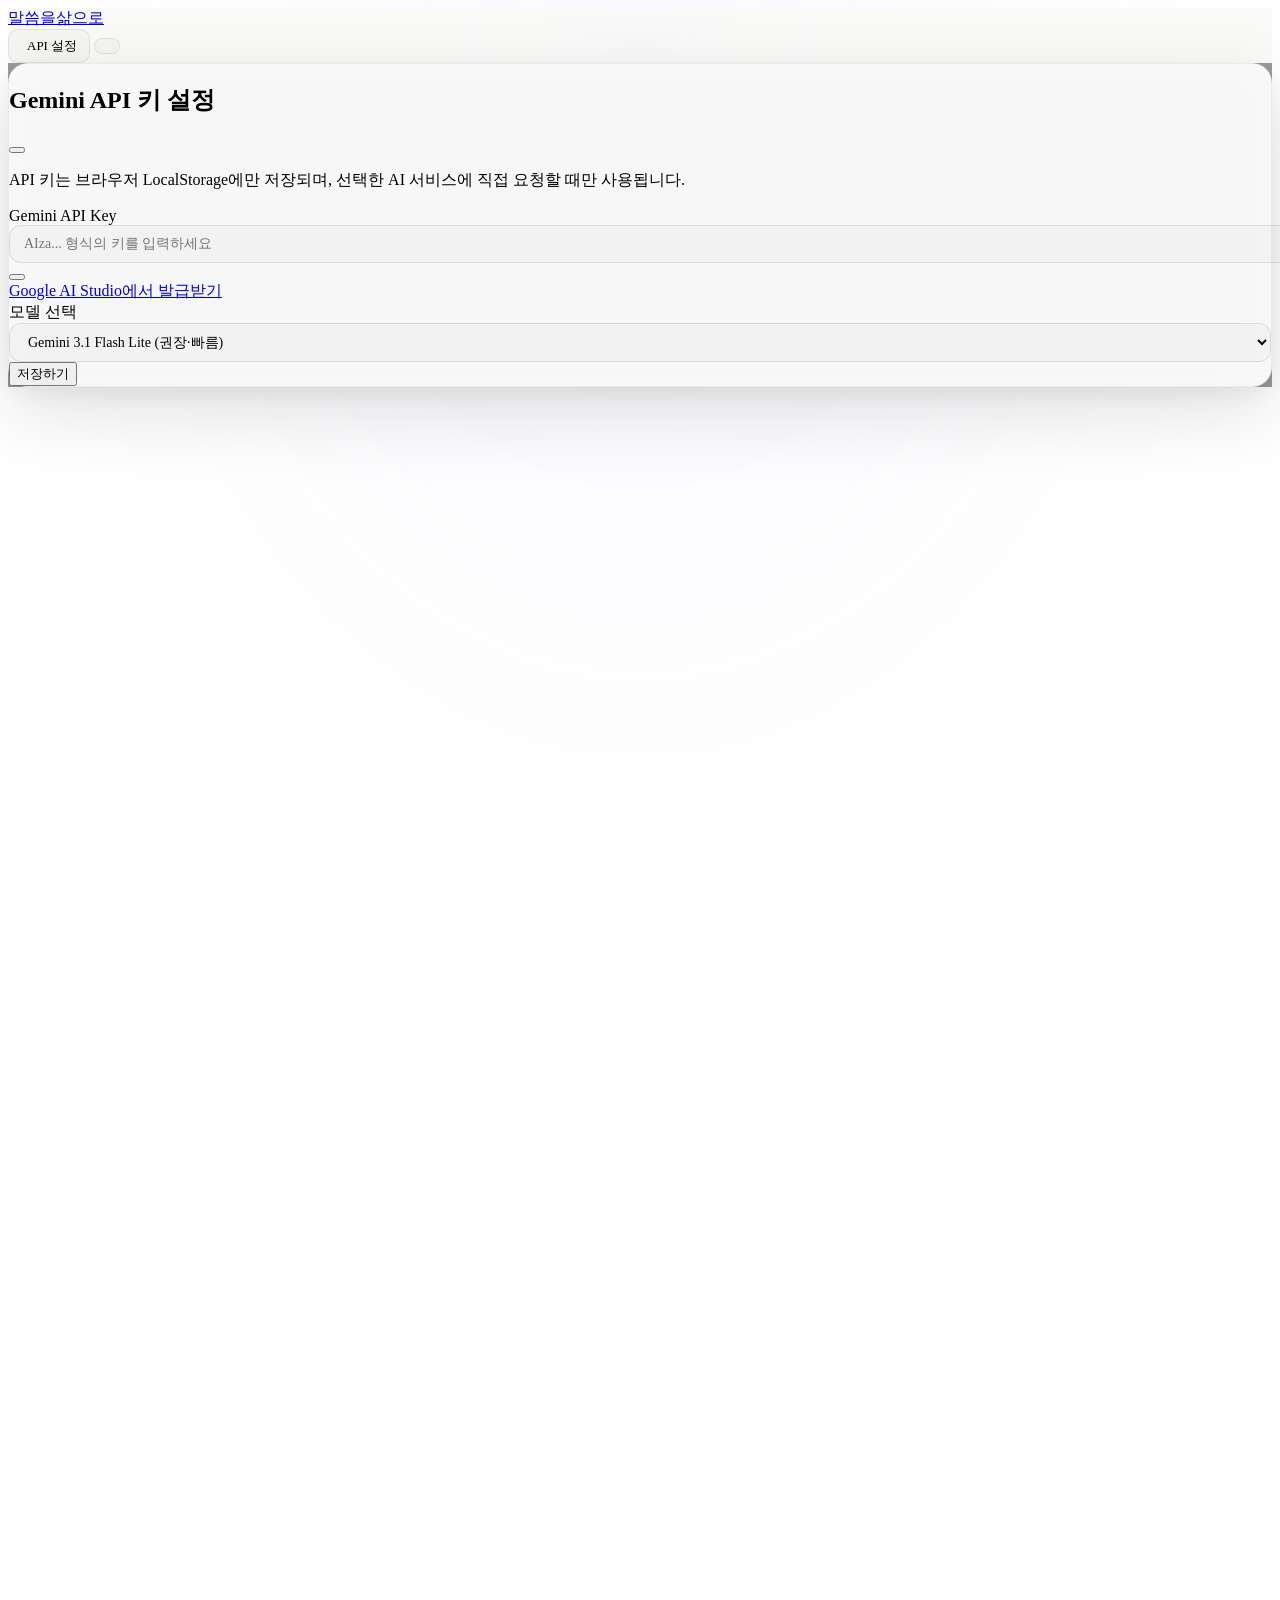
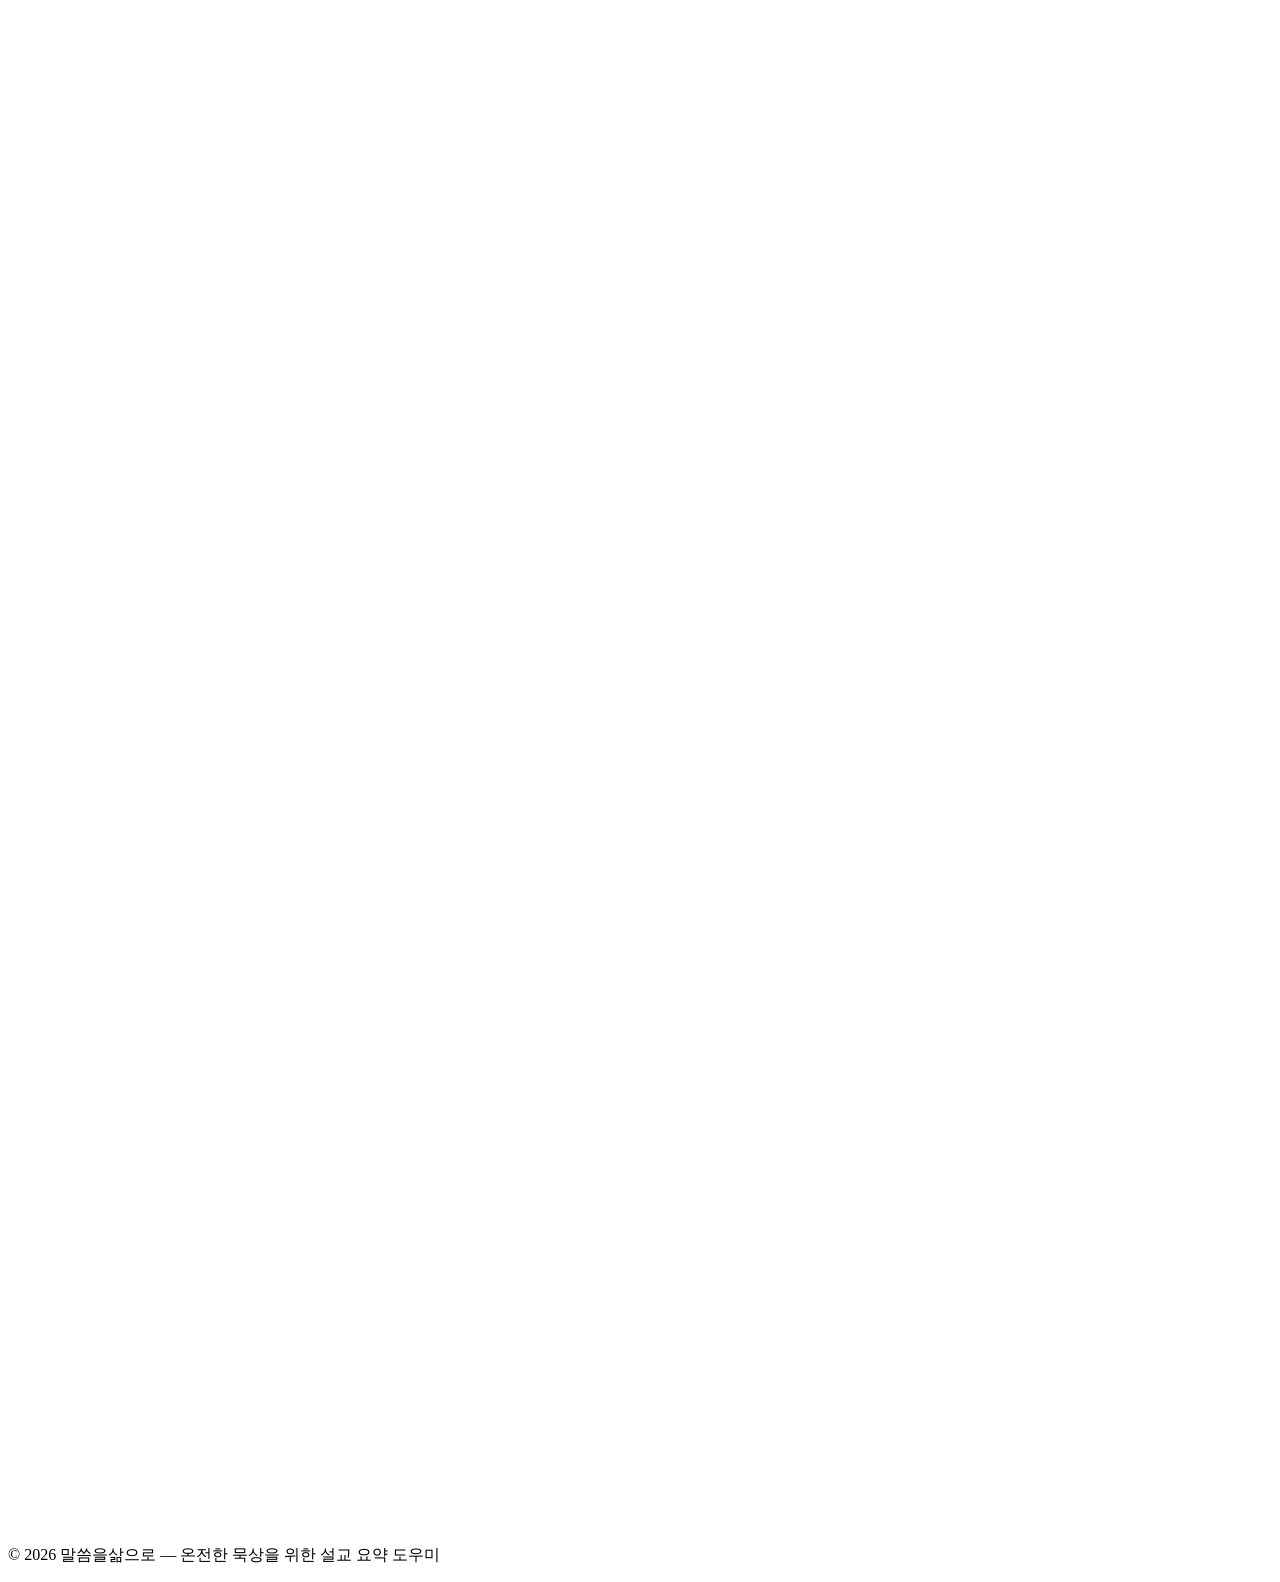
==== index.html @ fd0fa8ce "내보내기 기능 개선 — HTML 내보내기 추가, 이미지/PDF 정렬 수정, 모바일 다운로드 호환성 개선 주요 변경: - HTML 내보내기 버튼 추가 (독립 실행 가능한 standa" ====
<!DOCTYPE html>
<html lang="ko" class="scroll-smooth">
<head>
  <meta charset="UTF-8">
  <meta name="viewport" content="width=device-width, initial-scale=1.0">
  <title>말씀을삶으로 — 설교 요약 도우미</title>
  <meta name="description" content="설교 URL을 입력하면 핵심 요약으로 말씀의 이해와 묵상을 돕습니다.">

  <!-- Tailwind CSS -->
  <script src="https://cdn.tailwindcss.com"></script>
  <script>
    tailwind.config = {
      darkMode: 'class',
      theme: {
        extend: {
          fontFamily: {
            sans: ['Pretendard', '-apple-system', 'BlinkMacSystemFont', 'sans-serif'],
            serif: ['Noto Serif KR', 'Georgia', 'serif'],
          },
          colors: {
            brand: {
              50: '#eef2ff',
              100: '#e0e7ff',
              200: '#c7d2fe',
              300: '#a5b4fc',
              400: '#818cf8',
              500: '#6366f1',
              600: '#4f46e5',
              700: '#4338ca',
              800: '#3730a3',
              900: '#312e81',
              950: '#1e1b4b',
            },
            warm: {
              50: '#fffbeb',
              100: '#fef3c7',
              200: '#fde68a',
              300: '#fcd34d',
              400: '#fbbf24',
              500: '#d4a574',
              600: '#b8860b',
              700: '#92400e',
            },
            surface: {
              light: '#FAFAF8',
              dark: '#0f0f14',
              card: '#FFFFFF',
              'card-dark': '#1a1a24',
            }
          },
          animation: {
            'pulse-soft': 'pulseSoft 2s ease-in-out infinite',
            'slide-up': 'slideUp 0.5s ease-out',
            'fade-in': 'fadeIn 0.4s ease-out',
          },
          keyframes: {
            pulseSoft: {
              '0%, 100%': { opacity: 1 },
              '50%': { opacity: 0.6 },
            },
            slideUp: {
              '0%': { transform: 'translateY(20px)', opacity: 0 },
              '100%': { transform: 'translateY(0)', opacity: 1 },
            },
            fadeIn: {
              '0%': { opacity: 0 },
              '100%': { opacity: 1 },
            },
          },
        }
      }
    }
  </script>

  <!-- Fonts -->
  <link rel="preconnect" href="https://fonts.googleapis.com">
  <link rel="preconnect" href="https://fonts.gstatic.com" crossorigin>
  <link href="https://fonts.googleapis.com/css2?family=Noto+Serif+KR:wght@400;600;700;900&display=swap" rel="stylesheet">
  <link href="https://cdn.jsdelivr.net/gh/orioncactus/pretendard@v1.3.9/dist/web/variable/pretendardvariable-dynamic-subset.min.css" rel="stylesheet">

  <!-- Lucide Icons -->
  <script src="https://cdn.jsdelivr.net/npm/lucide@0.344.0/dist/umd/lucide.min.js"></script>

  <!-- Export Libraries -->
  <script src="https://cdn.jsdelivr.net/npm/html2canvas@1.4.1/dist/html2canvas.min.js"></script>
  <script src="https://cdn.jsdelivr.net/npm/html2pdf.js@0.10.1/dist/html2pdf.bundle.min.js"></script>

  <!-- App CSS -->
  <link rel="stylesheet" href="css/style.css">
</head>
<body class="bg-[#FAFAF8] dark:bg-[#0f0f14] text-gray-900 dark:text-gray-100 min-h-screen">

  <!-- ════════════════════════════════════════════ -->
  <!-- NAVIGATION BAR                               -->
  <!-- ════════════════════════════════════════════ -->
  <nav class="sticky top-0 z-50 glass-nav border-b border-white/10 dark:border-white/5">
    <div class="max-w-3xl mx-auto px-4 sm:px-6 h-16 flex items-center justify-between">
      <!-- Brand -->
      <a href="#" class="flex items-center gap-2.5 group">
        <div class="w-9 h-9 rounded-xl bg-gradient-to-br from-brand-500 to-brand-700 flex items-center justify-center shadow-lg shadow-brand-500/25 group-hover:shadow-brand-500/40 transition-shadow">
          <i data-lucide="book-open" class="w-4.5 h-4.5 text-white" style="width:18px;height:18px;"></i>
        </div>
        <span class="text-sm font-bold tracking-tight">말씀을삶으로</span>
      </a>

      <!-- Actions -->
      <div class="flex items-center gap-2">
        <button id="btnApiSettings"
                class="nav-btn group"
                title="API 키 설정">
          <i data-lucide="settings" class="w-4 h-4 group-hover:rotate-90 transition-transform duration-300"></i>
          <span class="hidden sm:inline text-xs font-semibold">API 설정</span>
        </button>
        <button id="btnThemeToggle"
                class="nav-btn"
                title="테마 전환">
          <i data-lucide="moon" id="themeIcon" class="w-4 h-4"></i>
        </button>
      </div>
    </div>
  </nav>

  <!-- ════════════════════════════════════════════ -->
  <!-- API KEY SETTINGS MODAL                       -->
  <!-- ════════════════════════════════════════════ -->
  <div id="apiModal" class="fixed inset-0 z-[200] hidden items-center justify-center p-4"
       style="background:rgba(0,0,0,0.4);backdrop-filter:blur(8px);-webkit-backdrop-filter:blur(8px);">
    <div class="modal-panel w-full max-w-md animate-slide-up" onclick="event.stopPropagation()">
      <!-- Header -->
      <div class="flex items-center justify-between p-5 border-b border-gray-200/80 dark:border-gray-700/80">
        <div class="flex items-center gap-2.5">
          <div class="w-8 h-8 rounded-lg bg-brand-500/10 dark:bg-brand-400/10 flex items-center justify-center">
            <i data-lucide="key-round" class="w-4 h-4 text-brand-600 dark:text-brand-400"></i>
          </div>
          <h2 class="text-base font-bold">Gemini API 키 설정</h2>
        </div>
        <button id="btnCloseModal" class="w-8 h-8 rounded-lg hover:bg-gray-100 dark:hover:bg-gray-800 flex items-center justify-center transition-colors">
          <i data-lucide="x" class="w-4 h-4"></i>
        </button>
      </div>

      <!-- Body -->
      <div class="p-5 space-y-5">
        <!-- Security Notice -->
        <div class="flex items-start gap-2.5 p-3 rounded-xl bg-emerald-50 dark:bg-emerald-900/20 border border-emerald-200/60 dark:border-emerald-800/40">
          <i data-lucide="shield-check" class="w-4 h-4 text-emerald-600 dark:text-emerald-400 mt-0.5 flex-shrink-0"></i>
          <p class="text-xs text-emerald-700 dark:text-emerald-300 leading-relaxed">
            API 키는 브라우저 LocalStorage에만 저장되며, 선택한 AI 서비스에 직접 요청할 때만 사용됩니다.
          </p>
        </div>

        <!-- API Key Input -->
        <div id="geminiKeyGroup" class="space-y-2">
          <label class="text-xs font-semibold text-gray-500 dark:text-gray-400">Gemini API Key</label>
          <div class="relative">
            <input type="password" id="geminiApiKey"
                   class="input-field pr-10"
                   placeholder="AIza... 형식의 키를 입력하세요" autocomplete="off">
            <button class="toggle-visibility absolute right-2.5 top-1/2 -translate-y-1/2 p-1 rounded-md hover:bg-gray-100 dark:hover:bg-gray-700 transition-colors"
                    data-target="geminiApiKey">
              <i data-lucide="eye" class="w-3.5 h-3.5 text-gray-400"></i>
            </button>
          </div>
          <a href="https://aistudio.google.com/app/apikey" target="_blank"
             class="inline-flex items-center gap-1 text-[11px] text-brand-600 dark:text-brand-400 hover:underline">
            <i data-lucide="external-link" class="w-3 h-3"></i> Google AI Studio에서 발급받기
          </a>
        </div>

        <!-- Model Selection -->
        <div class="space-y-2">
          <label class="text-xs font-semibold text-gray-500 dark:text-gray-400">모델 선택</label>
          <select id="modelSelect" class="input-field appearance-none cursor-pointer">
            <option value="gemini-3.1-flash-lite-preview">Gemini 3.1 Flash Lite (권장·빠름)</option>
            <option value="gemini-3-flash-preview">Gemini 3 Flash (고품질)</option>
          </select>
        </div>
      </div>

      <!-- Footer -->
      <div class="p-5 pt-0">
        <button id="btnSaveApi"
                class="w-full py-2.5 rounded-xl bg-gradient-to-r from-brand-600 to-brand-500 hover:from-brand-700 hover:to-brand-600 text-white text-sm font-bold shadow-lg shadow-brand-500/25 hover:shadow-brand-500/40 transition-all duration-300 flex items-center justify-center gap-2">
          <i data-lucide="check" class="w-4 h-4"></i>
          저장하기
        </button>
      </div>
    </div>
  </div>

  <!-- ════════════════════════════════════════════ -->
  <!-- MAIN CONTENT                                 -->
  <!-- ════════════════════════════════════════════ -->
  <main class="max-w-3xl mx-auto px-4 sm:px-6 pt-8 sm:pt-12 pb-16 sm:pb-24">

    <!-- HERO / INPUT SECTION -->
    <section class="text-center mb-8 sm:mb-10" data-reveal>
      <div class="inline-flex items-center gap-1.5 px-3 py-1 rounded-full bg-brand-50 dark:bg-brand-900/30 border border-brand-200/60 dark:border-brand-700/40 text-brand-700 dark:text-brand-300 text-xs font-semibold mb-5">
        🌿 말씀을 삶으로 이어주는 시간
      </div>
      <h1 class="text-3xl sm:text-4xl font-extrabold tracking-tight leading-tight mb-4">
        듣고 끝나는 설교에서,<br>
        <span class="bg-gradient-to-r from-brand-600 to-brand-400 dark:from-brand-400 dark:to-brand-300 bg-clip-text text-transparent">내 삶에 남는 말씀으로</span>
      </h1>
      <p class="text-sm sm:text-base text-gray-500 dark:text-gray-400 max-w-md mx-auto leading-relaxed mb-8">
        설교 URL을 입력해 주세요.<br class="hidden sm:inline">
        핵심 요약으로 말씀의 이해와 묵상을 돕겠습니다.
      </p>

      <!-- Input Card -->
      <div class="glass-card p-4 sm:p-5 mx-auto max-w-2xl" data-reveal>
        <div class="flex flex-col sm:flex-row gap-3">
          <div class="flex-1 relative group">
            <div class="absolute left-3.5 top-1/2 -translate-y-1/2 flex items-center justify-center">
              <svg class="w-5 h-5 text-red-500" viewBox="0 0 24 24" fill="currentColor">
                <path d="M23.498 6.186a3.016 3.016 0 0 0-2.122-2.136C19.505 3.545 12 3.545 12 3.545s-7.505 0-9.377.505A3.017 3.017 0 0 0 .502 6.186C0 8.07 0 12 0 12s0 3.93.502 5.814a3.016 3.016 0 0 0 2.122 2.136c1.871.505 9.376.505 9.376.505s7.505 0 9.377-.505a3.015 3.015 0 0 0 2.122-2.136C24 15.93 24 12 24 12s0-3.93-.502-5.814zM9.545 15.568V8.432L15.818 12l-6.273 3.568z"/>
              </svg>
            </div>
            <input type="text" id="youtubeUrl"
                   class="w-full pl-11 pr-9 py-3 sm:py-3.5 rounded-xl border border-gray-200 dark:border-gray-700 bg-white/80 dark:bg-gray-800/80 text-sm placeholder-gray-400 dark:placeholder-gray-500 focus:outline-none focus:ring-2 focus:ring-brand-500/40 focus:border-brand-500 transition-all duration-300"
                   placeholder="YouTube 설교 영상 URL을 붙여넣으세요"
                   autocomplete="off">
            <button id="btnClearUrl" class="absolute right-2.5 top-1/2 -translate-y-1/2 p-1 rounded-md hover:bg-gray-100 dark:hover:bg-gray-700 transition-colors hidden"
                    title="지우기">
              <i data-lucide="x-circle" class="w-4 h-4 text-gray-400"></i>
            </button>
          </div>
          <button id="btnAnalyze"
                  class="btn-primary px-6 py-3 sm:py-3.5 rounded-xl text-sm font-bold flex items-center justify-center gap-2 whitespace-nowrap">
            <i data-lucide="scan-search" class="w-4 h-4"></i>
            <span>분석 시작</span>
          </button>
        </div>

        <!-- API Status -->
        <div class="flex items-center gap-2 mt-3 px-1" id="apiStatus">
          <span class="status-dot status-inactive"></span>
          <span class="status-text text-xs text-gray-400 dark:text-gray-500">
            API 키가 설정되지 않았습니다. 상단의 <strong class="text-gray-500 dark:text-gray-400">API 설정</strong>을 먼저 완료해주세요.
          </span>
        </div>
      </div>
    </section>

    <!-- VIDEO PREVIEW (hidden) -->
    <section id="videoPreview" class="mb-6 hidden" data-reveal>
      <div class="glass-card p-3 flex flex-col sm:flex-row gap-4 items-center">
        <div class="relative w-full sm:w-48 flex-shrink-0 aspect-video rounded-lg overflow-hidden bg-gray-100 dark:bg-gray-800">
          <img id="videoThumbnail" src="" alt="Video thumbnail" class="w-full h-full object-cover">
          <div class="absolute inset-0 flex items-center justify-center bg-black/20 opacity-0 hover:opacity-100 transition-opacity cursor-pointer" id="thumbnailOverlay">
            <div class="w-10 h-10 rounded-full bg-white/90 flex items-center justify-center shadow-lg">
              <i data-lucide="play" class="w-5 h-5 text-gray-900 ml-0.5"></i>
            </div>
          </div>
        </div>
        <div class="flex-1 min-w-0">
          <h3 id="videoTitle" class="text-sm font-bold leading-snug line-clamp-2 mb-1"></h3>
          <p id="videoChannel" class="text-xs text-gray-400 dark:text-gray-500"></p>
        </div>
      </div>
    </section>

    <!-- PROGRESS SECTION (hidden) -->
    <section id="progressSection" class="mb-6 hidden">
      <div class="glass-card p-5 sm:p-6" data-reveal>
        <div class="flex items-center gap-2 mb-5">
          <div class="w-6 h-6 rounded-md bg-brand-500/10 flex items-center justify-center">
            <i data-lucide="loader-2" class="w-3.5 h-3.5 text-brand-600 dark:text-brand-400 animate-spin"></i>
          </div>
          <h3 class="text-sm font-bold text-brand-600 dark:text-brand-400">분석 진행 중</h3>
        </div>

        <div class="space-y-3 mb-5">
          <!-- Step 1 -->
          <div class="progress-step" id="step1">
            <div class="step-icon-wrap">
              <i data-lucide="video" class="w-4 h-4"></i>
            </div>
            <div class="flex-1 min-w-0">
              <p class="step-title">영상 정보 추출</p>
              <p class="step-status">대기 중</p>
            </div>
          </div>
          <!-- Step 2 -->
          <div class="progress-step" id="step2">
            <div class="step-icon-wrap">
              <i data-lucide="file-audio" class="w-4 h-4"></i>
            </div>
            <div class="flex-1 min-w-0">
              <p class="step-title">영상 데이터 준비</p>
              <p class="step-status">대기 중</p>
            </div>
          </div>
          <!-- Step 3 -->
          <div class="progress-step" id="step3">
            <div class="step-icon-wrap">
              <i data-lucide="brain" class="w-4 h-4"></i>
            </div>
            <div class="flex-1 min-w-0">
              <p class="step-title">Gemini 영상 분석</p>
              <p class="step-status">대기 중</p>
            </div>
          </div>
        </div>

        <!-- Progress Bar -->
        <div class="h-1.5 rounded-full bg-gray-200/60 dark:bg-gray-700/60 overflow-hidden">
          <div id="progressBar" class="h-full rounded-full bg-gradient-to-r from-brand-600 to-violet-500 transition-all duration-700 ease-out" style="width:0%"></div>
        </div>
      </div>
    </section>

    <!-- ERROR SECTION (hidden) -->
    <section id="errorSection" class="mb-6 hidden">
      <div class="glass-card p-8 text-center" data-reveal>
        <div class="w-14 h-14 rounded-2xl bg-red-50 dark:bg-red-900/20 flex items-center justify-center mx-auto mb-4">
          <i data-lucide="alert-triangle" class="w-7 h-7 text-red-500"></i>
        </div>
        <h3 class="text-base font-bold mb-2">오류가 발생했습니다</h3>
        <p id="errorMessage" class="text-sm text-gray-500 dark:text-gray-400 mb-5 max-w-sm mx-auto leading-relaxed"></p>
        <button id="btnRetry" class="inline-flex items-center gap-2 px-5 py-2.5 rounded-xl border border-gray-200 dark:border-gray-700 text-sm font-semibold hover:border-brand-500 hover:text-brand-600 dark:hover:text-brand-400 transition-all">
          <i data-lucide="refresh-cw" class="w-4 h-4"></i> 다시 시도
        </button>
      </div>
    </section>

    <!-- ════════════════════════════════════════ -->
    <!-- RESULT SECTION (hidden)                  -->
    <!-- ════════════════════════════════════════ -->
    <section id="resultSection" class="hidden">

      <!-- Export Toolbar -->
      <div class="flex flex-wrap items-center justify-between gap-3 mb-5 p-3 rounded-2xl glass-card" data-reveal>
        <div class="flex items-center gap-2 text-xs font-semibold text-gray-500 dark:text-gray-400">
          <i data-lucide="download" class="w-4 h-4"></i>
          내보내기
        </div>
        <div class="flex flex-wrap gap-2">
          <button id="btnExportMd" class="export-btn" title="Markdown">
            <i data-lucide="file-text" class="w-3.5 h-3.5"></i> MD
          </button>
          <button id="btnExportPdf" class="export-btn" title="PDF">
            <i data-lucide="file-down" class="w-3.5 h-3.5"></i> PDF
          </button>
          <button id="btnExportImage" class="export-btn" title="이미지">
            <i data-lucide="image" class="w-3.5 h-3.5"></i> 이미지
          </button>
          <button id="btnExportHtml" class="export-btn" title="HTML 내보내기">
            <i data-lucide="code" class="w-3.5 h-3.5"></i> HTML
          </button>
        </div>
      </div>

      <!-- Capturable Result Area -->
      <div id="resultContent" class="space-y-5">

        <!-- Sermon Info Card -->
        <div class="sermon-info-card" id="sermonInfoCard" data-reveal>
          <div class="flex flex-wrap items-center gap-2 mb-3">
            <span id="sermonType" class="inline-flex items-center gap-1 px-2.5 py-0.5 rounded-full bg-brand-500 text-white text-[11px] font-bold shadow-sm">주일예배</span>
          </div>
          <h2 class="font-serif text-[22px] sm:text-[26px] font-black leading-tight mb-4" id="sermonTitle">설교 제목</h2>
          <div class="flex flex-wrap gap-x-5 gap-y-2 mb-4">
            <div class="meta-item">
              <i data-lucide="calendar-days" class="w-3.5 h-3.5"></i>
              <span id="sermonDate">날짜</span>
            </div>
            <div class="meta-item">
              <i data-lucide="user" class="w-3.5 h-3.5"></i>
              <span id="sermonPreacher">설교자</span>
            </div>
            <div class="meta-item">
              <i data-lucide="book-open" class="w-3.5 h-3.5"></i>
              <span id="sermonScripture">성경 본문</span>
            </div>
          </div>
          <div id="sermonTags" class="flex flex-wrap gap-1.5"></div>
        </div>

        <!-- 1) Summary -->
        <div class="result-block" data-reveal>
          <div class="block-header block-header-summary">
            <div class="block-icon">
              <i data-lucide="bookmark" class="w-4 h-4"></i>
            </div>
            <h3 class="text-[15px] font-bold">설교 전체 요약</h3>
          </div>
          <div class="block-body">
            <div id="summaryText" class="summary-text"></div>
          </div>
        </div>

        <!-- 2) Content Sections -->
        <div class="result-block" data-reveal>
          <div class="block-header block-header-content">
            <div class="block-icon">
              <i data-lucide="list-ordered" class="w-4 h-4"></i>
            </div>
            <h3 class="text-[15px] font-bold">내용 정리</h3>
          </div>
          <div class="block-body" id="contentSections">
            <!-- Dynamically generated -->
          </div>
        </div>

        <!-- 3) Conclusion & Meditation -->
        <div class="result-block" data-reveal>
          <div class="block-header block-header-meditation">
            <div class="block-icon">
              <i data-lucide="heart-handshake" class="w-4 h-4"></i>
            </div>
            <h3 class="text-[15px] font-bold">결론 및 묵상</h3>
          </div>
          <div class="block-body space-y-5">
            <div id="conclusionText" class="conclusion-text"></div>
            <div id="meditationQuestions" class="meditation-questions"></div>
            <blockquote id="closingVerse" class="closing-verse"></blockquote>
          </div>
        </div>

      </div><!-- /#resultContent -->
    </section>

  </main>

  <!-- FOOTER -->
  <footer class="border-t border-gray-200/60 dark:border-gray-800/60 py-6">
    <div class="max-w-3xl mx-auto px-4 text-center">
      <p class="text-xs text-gray-400 dark:text-gray-600">
        © 2026 말씀을삶으로 — 온전한 묵상을 위한 설교 요약 도우미
      </p>
    </div>
  </footer>

  <!-- App Scripts -->
  <script src="js/api-config.js"></script>
  <script src="js/youtube.js"></script>
  <script src="js/llm-provider.js"></script>
  <script src="js/analyzer.js"></script>
  <script src="js/renderer.js"></script>
  <script src="js/app.js"></script>

  <!-- Init Lucide -->
  <script>
    document.addEventListener('DOMContentLoaded', () => {
      lucide.createIcons();
    });
  </script>
</body>
</html>
---- css/style.css ----
/* ═══════════════════════════════════════════════════════
   SERMON ANALYZER — Clean Design System
   Tailwind CSS companion · Warm Neutral + Deep Indigo
   ═══════════════════════════════════════════════════════ */

/* ─── Subtle Background ─── */
body::before {
  content: '';
  position: fixed;
  inset: 0;
  z-index: -1;
  background: radial-gradient(ellipse at 50% 0%, rgba(99,102,241,0.04), transparent 70%);
  pointer-events: none;
}
.dark body::before {
  background: radial-gradient(ellipse at 50% 0%, rgba(99,102,241,0.06), transparent 70%);
}

/* ─── Scroll Reveal ─── */
[data-reveal] {
  opacity: 0;
  transform: translateY(20px);
  transition: opacity 0.6s ease-out, transform 0.6s ease-out;
}
[data-reveal].visible {
  opacity: 1;
  transform: translateY(0);
}

/* ─── Glass Nav (유지) ─── */
.glass-nav {
  background: rgba(250, 250, 248, 0.85);
  backdrop-filter: blur(20px) saturate(1.6);
  -webkit-backdrop-filter: blur(20px) saturate(1.6);
}
.dark .glass-nav {
  background: rgba(15, 15, 20, 0.85);
}

/* ─── Clean Card (glass-morphism 제거) ─── */
.glass-card {
  background: #FFFFFF;
  border: 1px solid rgba(0, 0, 0, 0.06);
  border-radius: 1rem;
  box-shadow: 0 1px 3px rgba(0, 0, 0, 0.04), 0 1px 2px rgba(0, 0, 0, 0.02);
}
.dark .glass-card {
  background: #1a1a24;
  border-color: rgba(255, 255, 255, 0.06);
  box-shadow: 0 1px 3px rgba(0, 0, 0, 0.2);
}

/* ─── Modal Panel (glass 유지) ─── */
.modal-panel {
  background: rgba(255, 255, 255, 0.95);
  backdrop-filter: blur(24px) saturate(1.6);
  -webkit-backdrop-filter: blur(24px) saturate(1.6);
  border: 1px solid rgba(0, 0, 0, 0.06);
  border-radius: 1.25rem;
  box-shadow: 0 24px 80px rgba(0, 0, 0, 0.12), 0 8px 24px rgba(0, 0, 0, 0.06);
}
.dark .modal-panel {
  background: rgba(26, 26, 36, 0.95);
  border-color: rgba(255, 255, 255, 0.06);
  box-shadow: 0 24px 80px rgba(0, 0, 0, 0.5), 0 8px 24px rgba(0, 0, 0, 0.3);
}

/* ─── Nav Buttons ─── */
.nav-btn {
  display: inline-flex;
  align-items: center;
  gap: 6px;
  padding: 7px 12px;
  border: 1px solid rgba(0, 0, 0, 0.08);
  background: rgba(0, 0, 0, 0.02);
  color: inherit;
  border-radius: 10px;
  cursor: pointer;
  font-family: inherit;
  font-size: 13px;
  transition: background 0.2s ease, border-color 0.2s ease, color 0.2s ease;
}
.nav-btn:hover {
  background: rgba(0, 0, 0, 0.05);
  border-color: rgba(99, 102, 241, 0.3);
  color: #4f46e5;
}
.dark .nav-btn {
  border-color: rgba(255, 255, 255, 0.08);
  background: rgba(255, 255, 255, 0.04);
}
.dark .nav-btn:hover {
  background: rgba(255, 255, 255, 0.08);
  border-color: rgba(129, 140, 248, 0.4);
  color: #a5b4fc;
}

/* ─── Input Field ─── */
.input-field {
  width: 100%;
  padding: 10px 14px;
  border: 1px solid rgba(0, 0, 0, 0.1);
  border-radius: 12px;
  font-size: 14px;
  font-family: inherit;
  background: rgba(0, 0, 0, 0.02);
  color: inherit;
  transition: border-color 0.2s ease, box-shadow 0.2s ease;
}
.input-field:focus {
  outline: none;
  border-color: #6366f1;
  box-shadow: 0 0 0 3px rgba(99, 102, 241, 0.12);
  background: transparent;
}
.dark .input-field {
  border-color: rgba(255, 255, 255, 0.1);
  background: rgba(255, 255, 255, 0.04);
}
.dark .input-field:focus {
  border-color: #818cf8;
  box-shadow: 0 0 0 3px rgba(129, 140, 248, 0.15);
}

/* ─── Primary Button ─── */
.btn-primary {
  background: linear-gradient(135deg, #4f46e5 0%, #6366f1 50%, #818cf8 100%);
  color: white;
  border: none;
  cursor: pointer;
  font-family: inherit;
  box-shadow: 0 4px 16px rgba(99, 102, 241, 0.25), inset 0 1px 0 rgba(255, 255, 255, 0.15);
  transition: box-shadow 0.25s ease, transform 0.25s ease;
  position: relative;
  overflow: hidden;
}
.btn-primary::before {
  content: '';
  position: absolute;
  inset: 0;
  background: linear-gradient(135deg, transparent 0%, rgba(255,255,255,0.1) 50%, transparent 100%);
  opacity: 0;
  transition: opacity 0.25s ease;
}
.btn-primary:hover::before { opacity: 1; }
.btn-primary:hover {
  box-shadow: 0 8px 24px rgba(99, 102, 241, 0.35), inset 0 1px 0 rgba(255, 255, 255, 0.15);
  transform: translateY(-1px);
}
.btn-primary:active {
  transform: translateY(0);
  box-shadow: 0 2px 8px rgba(99, 102, 241, 0.25);
}
.btn-primary:disabled {
  opacity: 0.5;
  cursor: not-allowed;
  transform: none;
  box-shadow: 0 4px 16px rgba(99, 102, 241, 0.1);
}

/* ─── Provider Card ─── */
.provider-radio-label { cursor: pointer; }
.provider-card {
  display: flex;
  flex-direction: column;
  align-items: center;
  gap: 4px;
  padding: 16px 8px;
  border: 2px solid rgba(0, 0, 0, 0.08);
  border-radius: 14px;
  transition: border-color 0.2s ease, background 0.2s ease;
  text-align: center;
}
.dark .provider-card { border-color: rgba(255, 255, 255, 0.08); }
.provider-card:hover {
  border-color: rgba(99, 102, 241, 0.3);
  background: rgba(99, 102, 241, 0.03);
}
.provider-card-active,
.peer:checked ~ .provider-card-active {
  border-color: #6366f1 !important;
  background: rgba(99, 102, 241, 0.06) !important;
  box-shadow: 0 0 0 3px rgba(99, 102, 241, 0.1);
}
.dark .provider-card-active,
.dark .peer:checked ~ .provider-card-active {
  border-color: #818cf8 !important;
  background: rgba(129, 140, 248, 0.1) !important;
  box-shadow: 0 0 0 3px rgba(129, 140, 248, 0.1);
}
.peer:checked ~ .provider-card {
  border-color: #6366f1;
  background: rgba(99, 102, 241, 0.06);
  box-shadow: 0 0 0 3px rgba(99, 102, 241, 0.1);
}
.dark .peer:checked ~ .provider-card {
  border-color: #818cf8;
  background: rgba(129, 140, 248, 0.1);
  box-shadow: 0 0 0 3px rgba(129, 140, 248, 0.1);
}

/* ─── Status Dot ─── */
.status-dot {
  width: 7px;
  height: 7px;
  border-radius: 50%;
  flex-shrink: 0;
}
.status-active {
  background: #10B981;
  box-shadow: 0 0 8px rgba(16, 185, 129, 0.5);
  animation: pulseSoft 2s ease-in-out infinite;
}
.status-inactive { background: #9CA3AF; }
@keyframes pulseSoft {
  0%, 100% { box-shadow: 0 0 8px rgba(16, 185, 129, 0.5); }
  50% { box-shadow: 0 0 16px rgba(16, 185, 129, 0.3); }
}

/* ─── Progress Steps ─── */
.progress-step {
  display: flex;
  align-items: center;
  gap: 12px;
  padding: 10px 14px;
  border-radius: 12px;
  background: rgba(0, 0, 0, 0.02);
  border: 1px solid transparent;
  transition: background 0.3s ease, border-color 0.3s ease;
}
.dark .progress-step { background: rgba(255, 255, 255, 0.03); }
.step-icon-wrap {
  width: 36px;
  height: 36px;
  border-radius: 10px;
  display: flex;
  align-items: center;
  justify-content: center;
  background: rgba(0, 0, 0, 0.04);
  color: #9CA3AF;
  flex-shrink: 0;
  transition: background 0.3s ease, color 0.3s ease, box-shadow 0.3s ease;
}
.dark .step-icon-wrap { background: rgba(255, 255, 255, 0.06); }
.step-title { font-size: 14px; font-weight: 600; }
.step-status { font-size: 11px; color: #9CA3AF; }

/* Step states */
.progress-step.active {
  background: rgba(99, 102, 241, 0.05);
  border-color: rgba(99, 102, 241, 0.12);
}
.dark .progress-step.active {
  background: rgba(129, 140, 248, 0.08);
  border-color: rgba(129, 140, 248, 0.15);
}
.progress-step.active .step-icon-wrap {
  background: linear-gradient(135deg, #4f46e5, #6366f1);
  color: white;
  box-shadow: 0 4px 12px rgba(99, 102, 241, 0.25);
}
.progress-step.active .step-status { color: #4f46e5; }
.dark .progress-step.active .step-status { color: #a5b4fc; }

.progress-step.done {
  background: rgba(16, 185, 129, 0.04);
  border-color: rgba(16, 185, 129, 0.12);
}
.dark .progress-step.done {
  background: rgba(16, 185, 129, 0.06);
  border-color: rgba(16, 185, 129, 0.15);
}
.progress-step.done .step-icon-wrap {
  background: linear-gradient(135deg, #10B981, #059669);
  color: white;
  box-shadow: 0 4px 12px rgba(16, 185, 129, 0.2);
}
.progress-step.done .step-status { color: #10B981; }

.progress-step.error {
  background: rgba(239, 68, 68, 0.04);
  border-color: rgba(239, 68, 68, 0.12);
}
.progress-step.error .step-icon-wrap {
  background: linear-gradient(135deg, #EF4444, #DC2626);
  color: white;
}
.progress-step.error .step-status { color: #EF4444; }

/* ─── Highlight & Emphasis Marks ─── */
.highlight-mark {
  background: linear-gradient(120deg, rgba(251, 191, 36, 0.2) 0%, rgba(251, 191, 36, 0.3) 100%);
  color: inherit;
  padding: 1px 5px;
  border-radius: 3px;
  font-style: normal;
  box-decoration-break: clone;
  -webkit-box-decoration-break: clone;
}
.dark .highlight-mark {
  background: linear-gradient(120deg, rgba(251, 191, 36, 0.12) 0%, rgba(251, 191, 36, 0.2) 100%);
}
.text-emphasis {
  color: #1e1b4b;
  font-weight: 700;
}
.dark .text-emphasis { color: #c7d2fe; }

/* ─── Export Button ─── */
.export-btn {
  display: inline-flex;
  align-items: center;
  gap: 5px;
  padding: 6px 12px;
  font-size: 12px;
  font-weight: 600;
  font-family: inherit;
  border: 1px solid rgba(0, 0, 0, 0.08);
  background: rgba(0, 0, 0, 0.02);
  color: inherit;
  border-radius: 10px;
  cursor: pointer;
  transition: border-color 0.2s ease, color 0.2s ease, background 0.2s ease, transform 0.2s ease;
}
.export-btn:hover {
  border-color: rgba(99, 102, 241, 0.4);
  color: #4f46e5;
  background: rgba(99, 102, 241, 0.04);
  transform: translateY(-1px);
}
.dark .export-btn {
  border-color: rgba(255, 255, 255, 0.08);
  background: rgba(255, 255, 255, 0.03);
}
.dark .export-btn:hover {
  border-color: rgba(129, 140, 248, 0.4);
  color: #a5b4fc;
  background: rgba(129, 140, 248, 0.06);
}
.export-btn.loading {
  opacity: 0.5;
  pointer-events: none;
}

/* ─── Sermon Info Card ─── */
.sermon-info-card {
  position: relative;
  overflow: hidden;
  padding: 24px;
  border-radius: 1rem;
  background: #FFFFFF;
  border: 1px solid rgba(0, 0, 0, 0.06);
  box-shadow: 0 1px 3px rgba(0, 0, 0, 0.04);
}
.sermon-info-card::before {
  content: '';
  position: absolute;
  top: 0; left: 0; right: 0;
  height: 3px;
  background: linear-gradient(90deg, #4f46e5, #d4a574);
  border-radius: 1rem 1rem 0 0;
}
.dark .sermon-info-card {
  background: #1a1a24;
  border-color: rgba(255, 255, 255, 0.06);
}

.meta-item {
  display: flex;
  align-items: center;
  gap: 5px;
  font-size: 14px;
  color: #6B7280;
}
.dark .meta-item { color: #9CA3AF; }
.meta-item [data-lucide],
.meta-item svg {
  color: #4f46e5;
  flex-shrink: 0;
}
.dark .meta-item [data-lucide],
.dark .meta-item svg {
  color: #a5b4fc;
}

/* Tags */
.tag {
  display: inline-block;
  padding: 3px 10px;
  font-size: 12px;
  font-weight: 500;
  border-radius: 20px;
  background: rgba(99, 102, 241, 0.06);
  color: #4f46e5;
  border: 1px solid rgba(99, 102, 241, 0.1);
}
.dark .tag {
  background: rgba(129, 140, 248, 0.1);
  color: #c7d2fe;
  border-color: rgba(129, 140, 248, 0.12);
}

/* ─── Result Blocks (클린 카드) ─── */
.result-block {
  border-radius: 1rem;
  overflow: hidden;
  background: #FFFFFF;
  border: 1px solid rgba(0, 0, 0, 0.06);
  box-shadow: 0 1px 3px rgba(0, 0, 0, 0.04), 0 1px 2px rgba(0, 0, 0, 0.02);
}
.dark .result-block {
  background: #1a1a24;
  border-color: rgba(255, 255, 255, 0.06);
  box-shadow: 0 1px 3px rgba(0, 0, 0, 0.2);
}

.block-header {
  display: flex;
  align-items: center;
  gap: 10px;
  padding: 16px 24px;
  border-bottom: 1px solid rgba(0, 0, 0, 0.04);
  background: rgba(0, 0, 0, 0.01);
}
.dark .block-header {
  border-bottom-color: rgba(255, 255, 255, 0.04);
  background: rgba(255, 255, 255, 0.015);
}

/* 블록별 accent 차별화 */
.block-header-summary { border-bottom-color: rgba(74, 111, 165, 0.15); }
.block-header-content { border-bottom-color: rgba(82, 122, 91, 0.15); }
.block-header-meditation { border-bottom-color: rgba(194, 120, 92, 0.15); }

.block-icon {
  width: 34px;
  height: 34px;
  border-radius: 9px;
  display: flex;
  align-items: center;
  justify-content: center;
  flex-shrink: 0;
}

/* accent 아이콘 색상 — 블록별 */
.block-header-summary .block-icon {
  background: rgba(74, 111, 165, 0.1);
  color: #4A6FA5;
}
.dark .block-header-summary .block-icon {
  background: rgba(74, 111, 165, 0.15);
  color: #7BA3D4;
}
.block-header-content .block-icon {
  background: rgba(82, 122, 91, 0.1);
  color: #527A5B;
}
.dark .block-header-content .block-icon {
  background: rgba(82, 122, 91, 0.15);
  color: #7DB08A;
}
.block-header-meditation .block-icon {
  background: rgba(194, 120, 92, 0.1);
  color: #C2785C;
}
.dark .block-header-meditation .block-icon {
  background: rgba(194, 120, 92, 0.15);
  color: #D9A08A;
}

.block-body {
  padding: 20px;
}

/* ─── Summary ─── */
.summary-text {
  padding: 20px 24px;
  border-radius: 12px;
  background: rgba(74, 111, 165, 0.04);
  border-left: 3px solid #4A6FA5;
  font-family: 'Noto Serif KR', Georgia, serif;
  font-size: 16px;
  line-height: 1.9;
  color: #374151;
}
.dark .summary-text {
  background: rgba(74, 111, 165, 0.08);
  color: #D1D5DB;
}

/* ─── Content Sections ─── */
.content-section {
  margin-bottom: 28px;
  padding-bottom: 28px;
  border-bottom: 1px solid rgba(0, 0, 0, 0.04);
}
.dark .content-section { border-bottom-color: rgba(255, 255, 255, 0.04); }
.content-section:last-child {
  margin-bottom: 0;
  padding-bottom: 0;
  border-bottom: none;
}

.content-section-header {
  display: flex;
  align-items: baseline;
  gap: 10px;
  margin-bottom: 14px;
}
.section-number {
  display: inline-flex;
  align-items: center;
  justify-content: center;
  width: 26px;
  height: 26px;
  background: linear-gradient(135deg, #527A5B, #6B9B76);
  color: white;
  font-size: 12px;
  font-weight: 700;
  border-radius: 8px;
  flex-shrink: 0;
  box-shadow: 0 2px 6px rgba(82, 122, 91, 0.2);
}
.section-title {
  font-family: 'Noto Serif KR', Georgia, serif;
  font-size: 17px;
  font-weight: 700;
  line-height: 1.4;
}
.section-subtitle {
  font-size: 13px;
  color: #9CA3AF;
  font-weight: 400;
}

.section-body {
  padding-left: 36px;
  font-size: 16px;
  line-height: 1.9;
  color: #374151;
  max-width: 65ch;
}
.dark .section-body { color: #D1D5DB; }
.section-body p { margin-bottom: 12px; }
.section-body p:last-child { margin-bottom: 0; }
.section-body strong { color: #1F2937; font-weight: 600; }
.dark .section-body strong { color: #F3F4F6; }

/* ─── Scripture Quote ─── */
.scripture-quote {
  margin: 16px 0;
  padding: 16px 20px;
  border-radius: 10px;
  background: rgba(139, 111, 71, 0.04);
  border-left: 3px solid #8B6F47;
  font-family: 'Noto Serif KR', Georgia, serif;
  font-size: 15px;
  line-height: 1.85;
  font-style: italic;
  color: #78716C;
}
.dark .scripture-quote {
  background: rgba(139, 111, 71, 0.08);
  border-left-color: #B8860B;
  color: #D6D3D1;
}
.scripture-ref {
  display: block;
  margin-top: 8px;
  font-size: 12px;
  color: #8B6F47;
  font-style: normal;
  font-weight: 600;
}
.dark .scripture-ref { color: #D4A574; }

/* ─── Key Point ─── */
.key-point {
  display: flex;
  gap: 10px;
  padding: 14px 18px;
  border-radius: 10px;
  background: rgba(74, 111, 165, 0.04);
  border-left: 3px solid #4A6FA5;
  margin: 14px 0;
  font-size: 14px;
  line-height: 1.75;
}
.dark .key-point {
  background: rgba(74, 111, 165, 0.08);
  border-left-color: #7BA3D4;
}
.key-point-icon {
  color: #4A6FA5;
  margin-top: 2px;
  flex-shrink: 0;
}
.dark .key-point-icon { color: #7BA3D4; }

/* ─── Conclusion ─── */
.conclusion-text {
  font-size: 16px;
  line-height: 1.9;
  color: #374151;
}
.dark .conclusion-text { color: #D1D5DB; }
.conclusion-text ul {
  list-style: none;
  padding: 0;
}
.conclusion-text li {
  position: relative;
  padding-left: 22px;
  margin-bottom: 12px;
}
.conclusion-text li::before {
  content: '';
  position: absolute;
  left: 2px; top: 10px;
  width: 6px; height: 6px;
  border-radius: 50%;
  background: #C2785C;
}

/* ─── Meditation Questions ─── */
.meditation-questions h4 {
  font-size: 14px;
  font-weight: 700;
  margin-bottom: 12px;
  display: flex;
  align-items: center;
  gap: 6px;
  color: #C2785C;
}
.dark .meditation-questions h4 { color: #D9A08A; }
.meditation-questions ol {
  padding-left: 18px;
}
.meditation-questions li {
  font-size: 15px;
  line-height: 1.8;
  margin-bottom: 8px;
  color: #6B7280;
}
.dark .meditation-questions li { color: #9CA3AF; }

/* ─── Closing Verse ─── */
.closing-verse {
  padding: 20px 24px;
  border-radius: 12px;
  background: rgba(139, 111, 71, 0.04);
  border-left: 3px solid #8B6F47;
  font-family: 'Noto Serif KR', Georgia, serif;
  font-size: 15px;
  line-height: 1.8;
  font-style: italic;
  color: #6B7280;
}
.dark .closing-verse {
  background: rgba(139, 111, 71, 0.08);
  border-left-color: #B8860B;
  color: #D1D5DB;
}
.closing-verse:empty { display: none; }

/* ─── Spinner ─── */
.spinner {
  display: inline-block;
  width: 16px;
  height: 16px;
  border: 2px solid rgba(255, 255, 255, 0.3);
  border-top-color: white;
  border-radius: 50%;
  animation: spin 0.6s linear infinite;
}
@keyframes spin { to { transform: rotate(360deg); } }

/* ─── Toast Notification ─── */
.toast {
  position: fixed;
  bottom: 24px;
  right: 24px;
  z-index: 300;
  padding: 12px 18px;
  border-radius: 14px;
  box-shadow: 0 12px 40px rgba(0, 0, 0, 0.12);
  font-size: 13px;
  font-weight: 500;
  display: flex;
  align-items: center;
  gap: 8px;
  animation: toastIn 0.35s cubic-bezier(0.34, 1.56, 0.64, 1);
  max-width: 340px;
  background: #FFFFFF;
  border: 1px solid rgba(0, 0, 0, 0.06);
}
.dark .toast {
  background: #1a1a24;
  border-color: rgba(255, 255, 255, 0.06);
  box-shadow: 0 12px 40px rgba(0, 0, 0, 0.4);
}
.toast.success { border-color: rgba(16, 185, 129, 0.3); }
.toast.success svg { color: #10B981; }
.toast.error { border-color: rgba(239, 68, 68, 0.3); }
.toast.error svg { color: #EF4444; }

@keyframes toastIn {
  from { transform: translateY(20px) scale(0.95); opacity: 0; }
  to { transform: translateY(0) scale(1); opacity: 1; }
}

/* ─── Streaming Cursor ─── */
.streaming-cursor::after {
  content: '▌';
  animation: blink 0.8s infinite;
  color: #6366f1;
}
@keyframes blink {
  0%, 100% { opacity: 1; }
  50% { opacity: 0; }
}

/* ─── Content Table ─── */
.content-table {
  width: 100%;
  border-collapse: collapse;
  margin: 12px 0;
  font-size: 14px;
}
.content-table th,
.content-table td {
  padding: 10px 14px;
  border: 1px solid rgba(0, 0, 0, 0.06);
  text-align: left;
}
.dark .content-table th,
.dark .content-table td {
  border-color: rgba(255, 255, 255, 0.06);
}
.content-table th {
  background: rgba(0, 0, 0, 0.02);
  font-weight: 600;
  font-size: 13px;
  color: #6B7280;
}
.dark .content-table th {
  background: rgba(255, 255, 255, 0.03);
}

/* ═══════════════════════════════════════
   RESPONSIVE — Mobile First 3단계
   ═══════════════════════════════════════ */

/* 기본: 모바일 (~639px) */
.section-body {
  padding-left: 0;
  font-size: 15px;
}
.block-body {
  padding: 20px;
}
.sermon-info-card {
  padding: 18px;
}
.content-section-header .section-number {
  width: 24px;
  height: 24px;
  font-size: 11px;
}

/* 태블릿 (640px+) */
@media (min-width: 640px) {
  .section-body {
    padding-left: 36px;
    font-size: 16px;
  }
  .block-body {
    padding: 24px;
  }
  .sermon-info-card {
    padding: 24px;
  }
  .content-section-header .section-number {
    width: 26px;
    height: 26px;
    font-size: 12px;
  }
}

/* 데스크탑 (1024px+) */
@media (min-width: 1024px) {
  .block-body {
    padding: 28px 32px;
  }
  .block-header {
    padding: 16px 32px;
  }
}

/* ═══════════════════════════════════════
   PDF / IMAGE EXPORT
   ═══════════════════════════════════════ */
.export-mode #resultContent {
  margin: 0 auto;
  padding: 24px;
  background: #FFFFFF !important;
  color: #1A1A1A !important;
}
.export-mode .result-block,
.export-mode .sermon-info-card {
  box-shadow: none !important;
  background: #FFFFFF !important;
  border: 1px solid #E5E7EB !important;
  break-inside: avoid;
}
.export-mode .content-section {
  break-inside: avoid;
}
.export-mode .block-body {
  padding: 20px 24px;
}
.export-mode .highlight-mark {
  background: rgba(251, 191, 36, 0.25) !important;
  box-decoration-break: slice !important;
  -webkit-box-decoration-break: slice !important;
}
.export-mode .summary-text,
.export-mode .key-point,
.export-mode .scripture-quote,
.export-mode .closing-verse {
  background: #F9FAFB !important;
}
.export-mode .tag {
  background: #F3F4F6 !important;
  color: #4B5563 !important;
  border-color: #D1D5DB !important;
}

/* Print */
@media print {
  nav, .hero-section, .export-toolbar, footer,
  #videoPreview, #progressSection, #errorSection {
    display: none !important;
  }
  #resultSection { display: block !important; }
  body {
    background: white !important;
    color: #1A1A1A !important;
  }
  .result-block, .sermon-info-card {
    box-shadow: none !important;
    break-inside: avoid;
  }
}
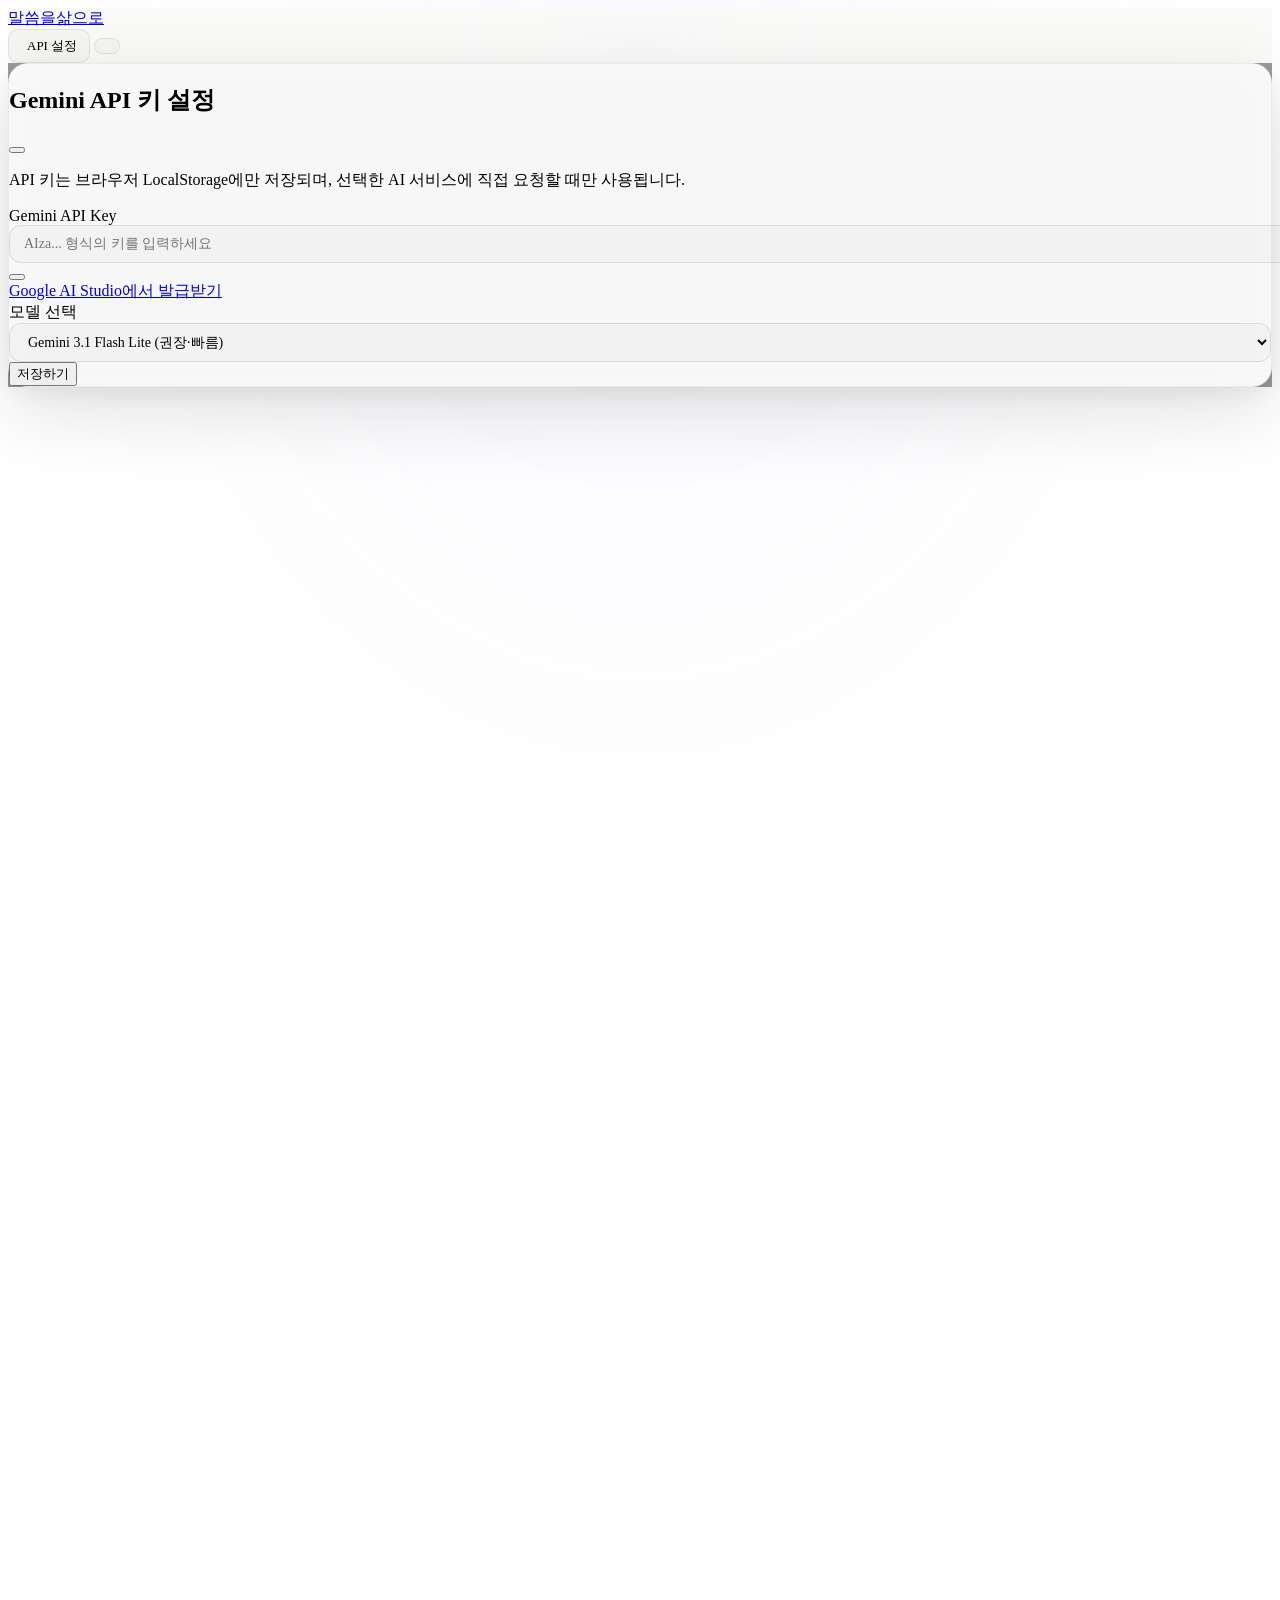
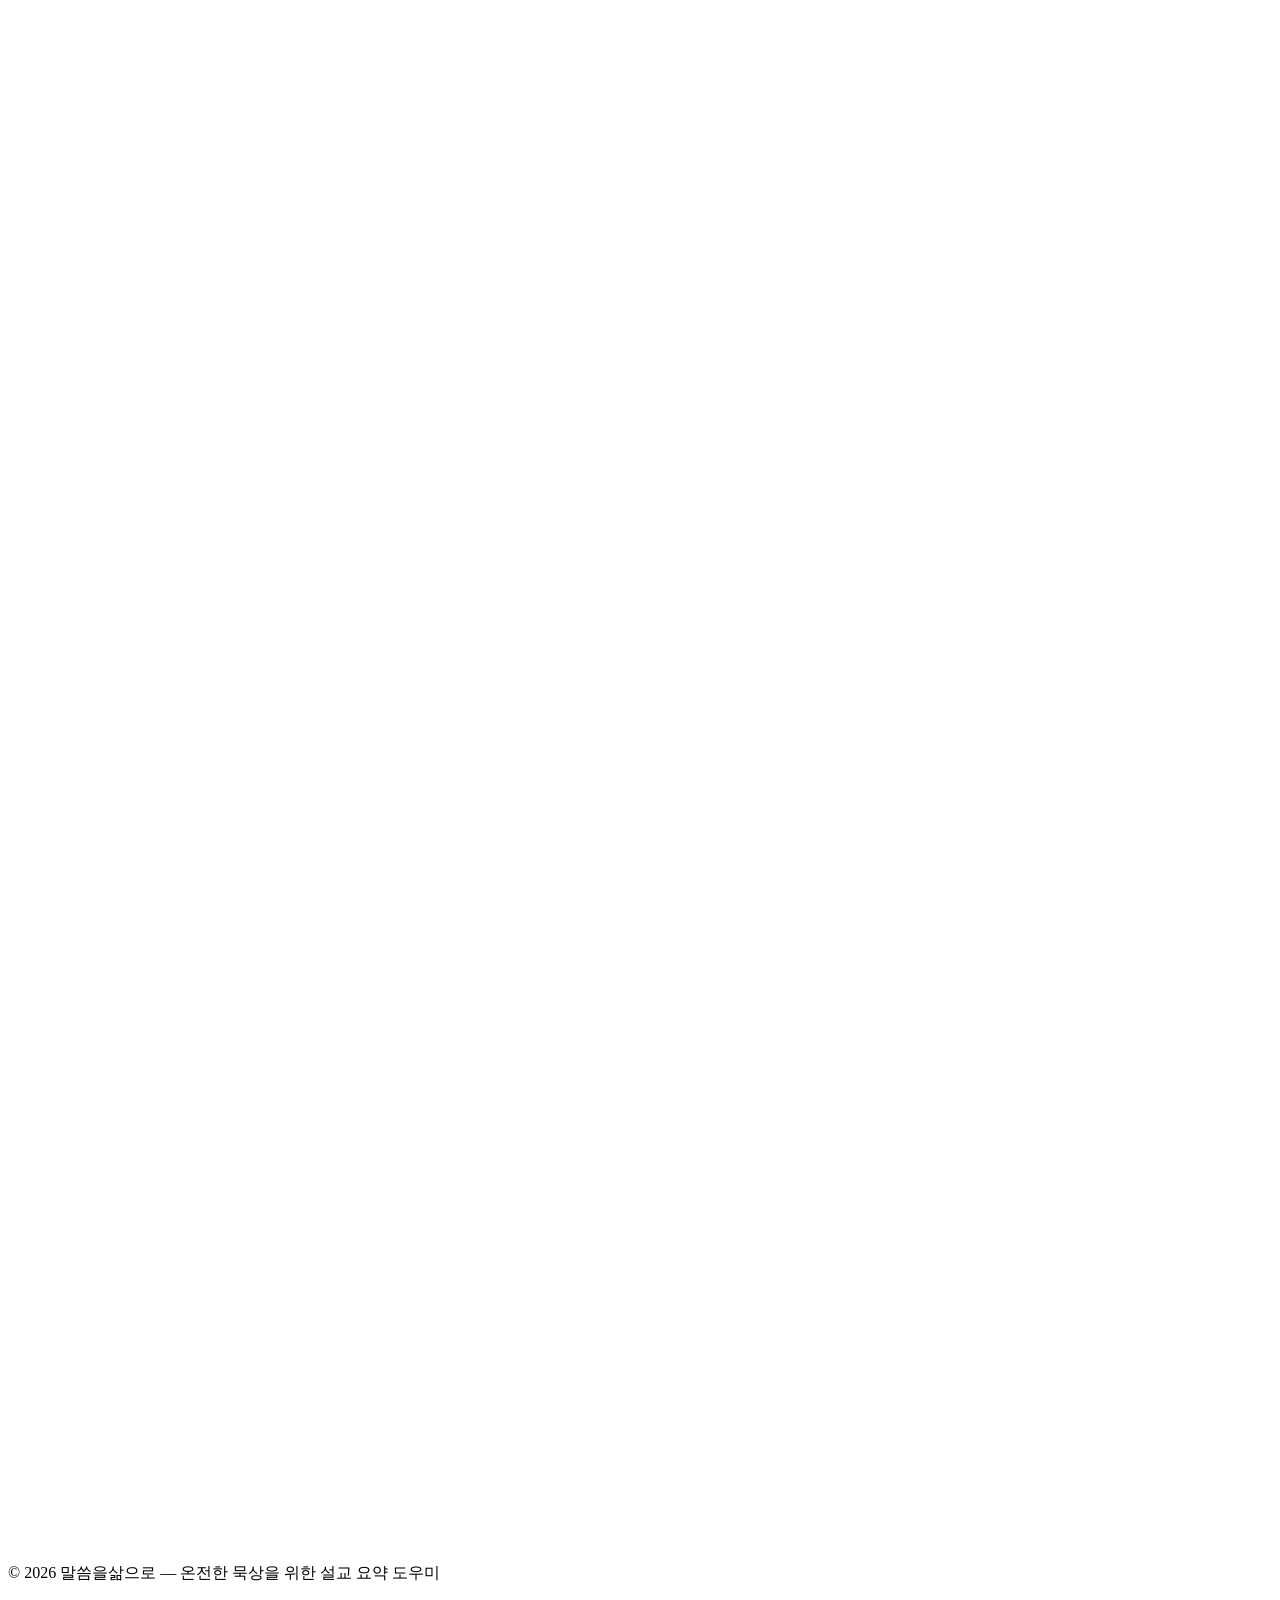
==== commit 7e0a3277: "분석 진행 인디케이터 개선 — 단계 문구 명확화 및 진행율 퍼센트 표시 - 진행바 옆에 퍼센트(%) 수치 표시 추가 - Step 1 active: '정보 추출 중...' → '준비" ====
--- a/index.html
+++ b/index.html
@@ -304,8 +304,11 @@
         </div>
 
         <!-- Progress Bar -->
-        <div class="h-1.5 rounded-full bg-gray-200/60 dark:bg-gray-700/60 overflow-hidden">
-          <div id="progressBar" class="h-full rounded-full bg-gradient-to-r from-brand-600 to-violet-500 transition-all duration-700 ease-out" style="width:0%"></div>
+        <div class="flex items-center gap-3">
+          <div class="flex-1 h-1.5 rounded-full bg-gray-200/60 dark:bg-gray-700/60 overflow-hidden">
+            <div id="progressBar" class="h-full rounded-full bg-gradient-to-r from-brand-600 to-violet-500 transition-all duration-700 ease-out" style="width:0%"></div>
+          </div>
+          <span id="progressPercent" class="text-xs font-semibold text-gray-400 dark:text-gray-500 w-8 text-right">0%</span>
         </div>
       </div>
     </section>
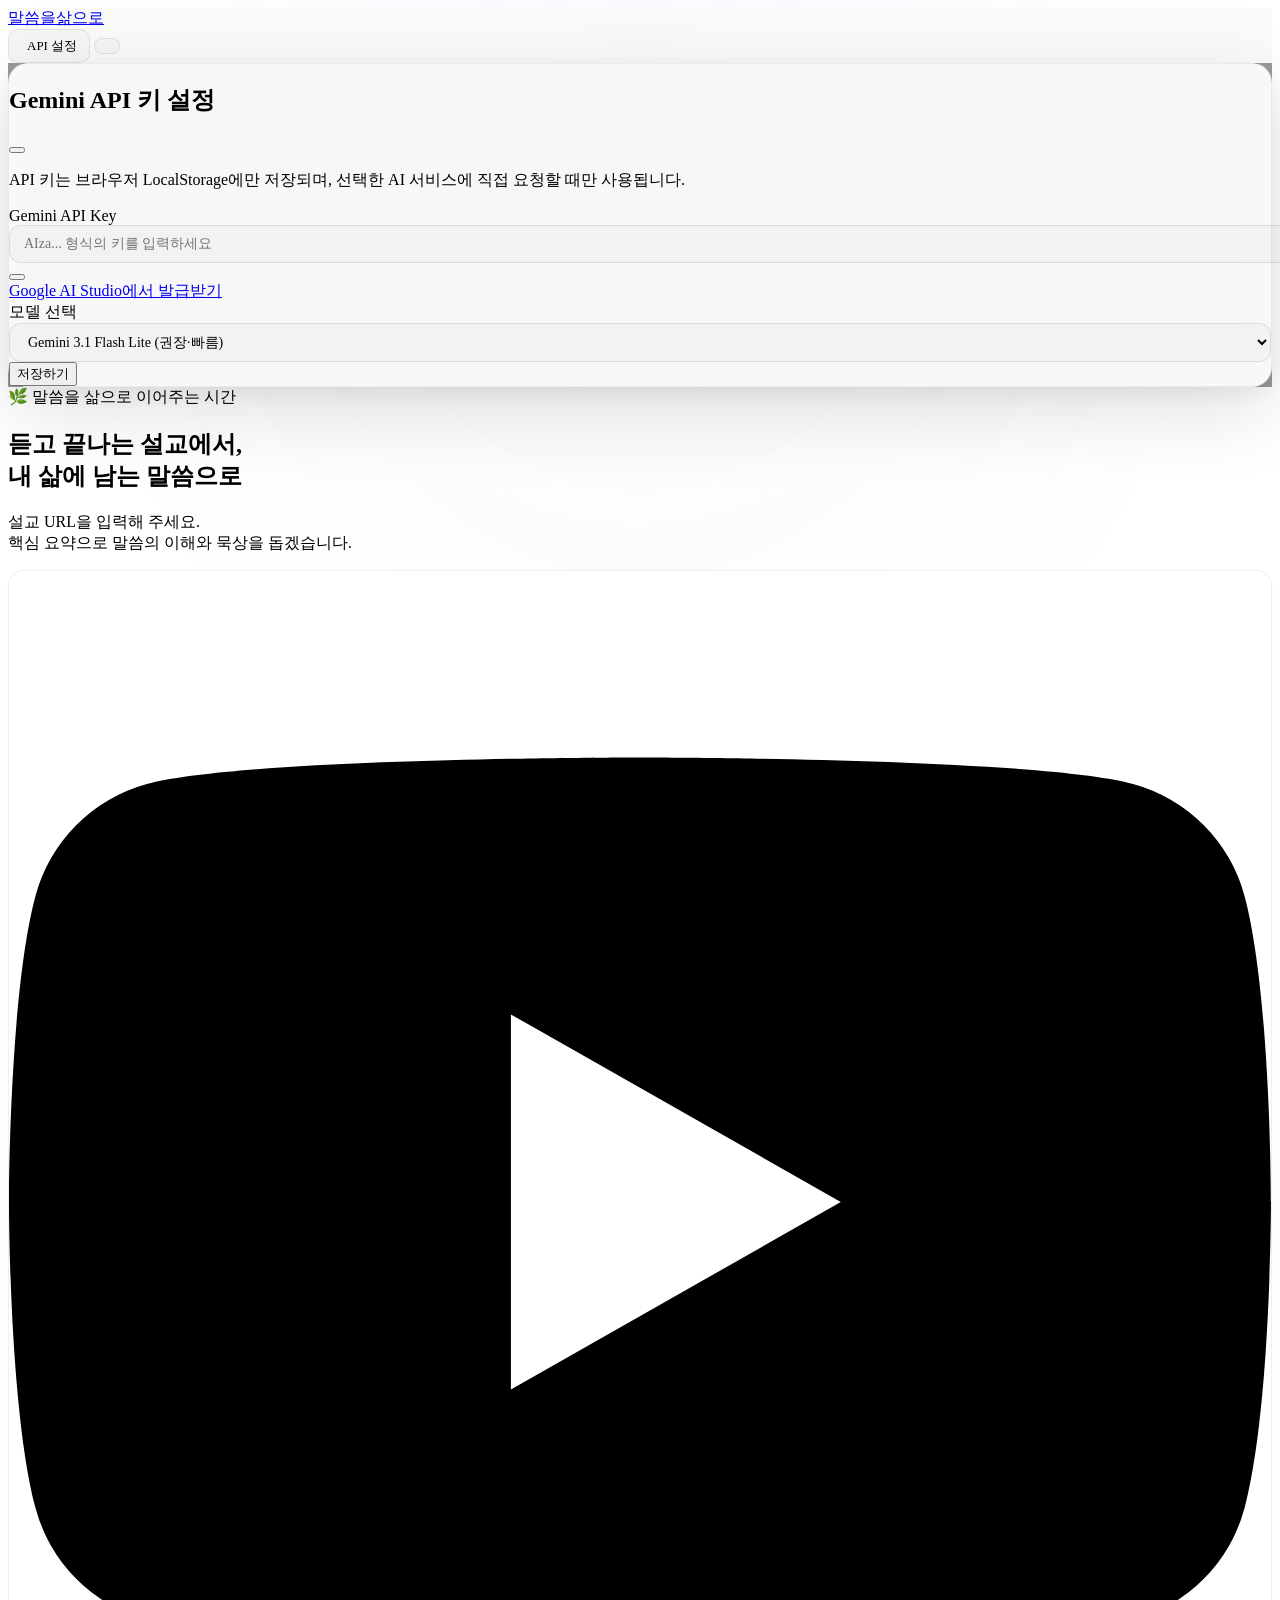
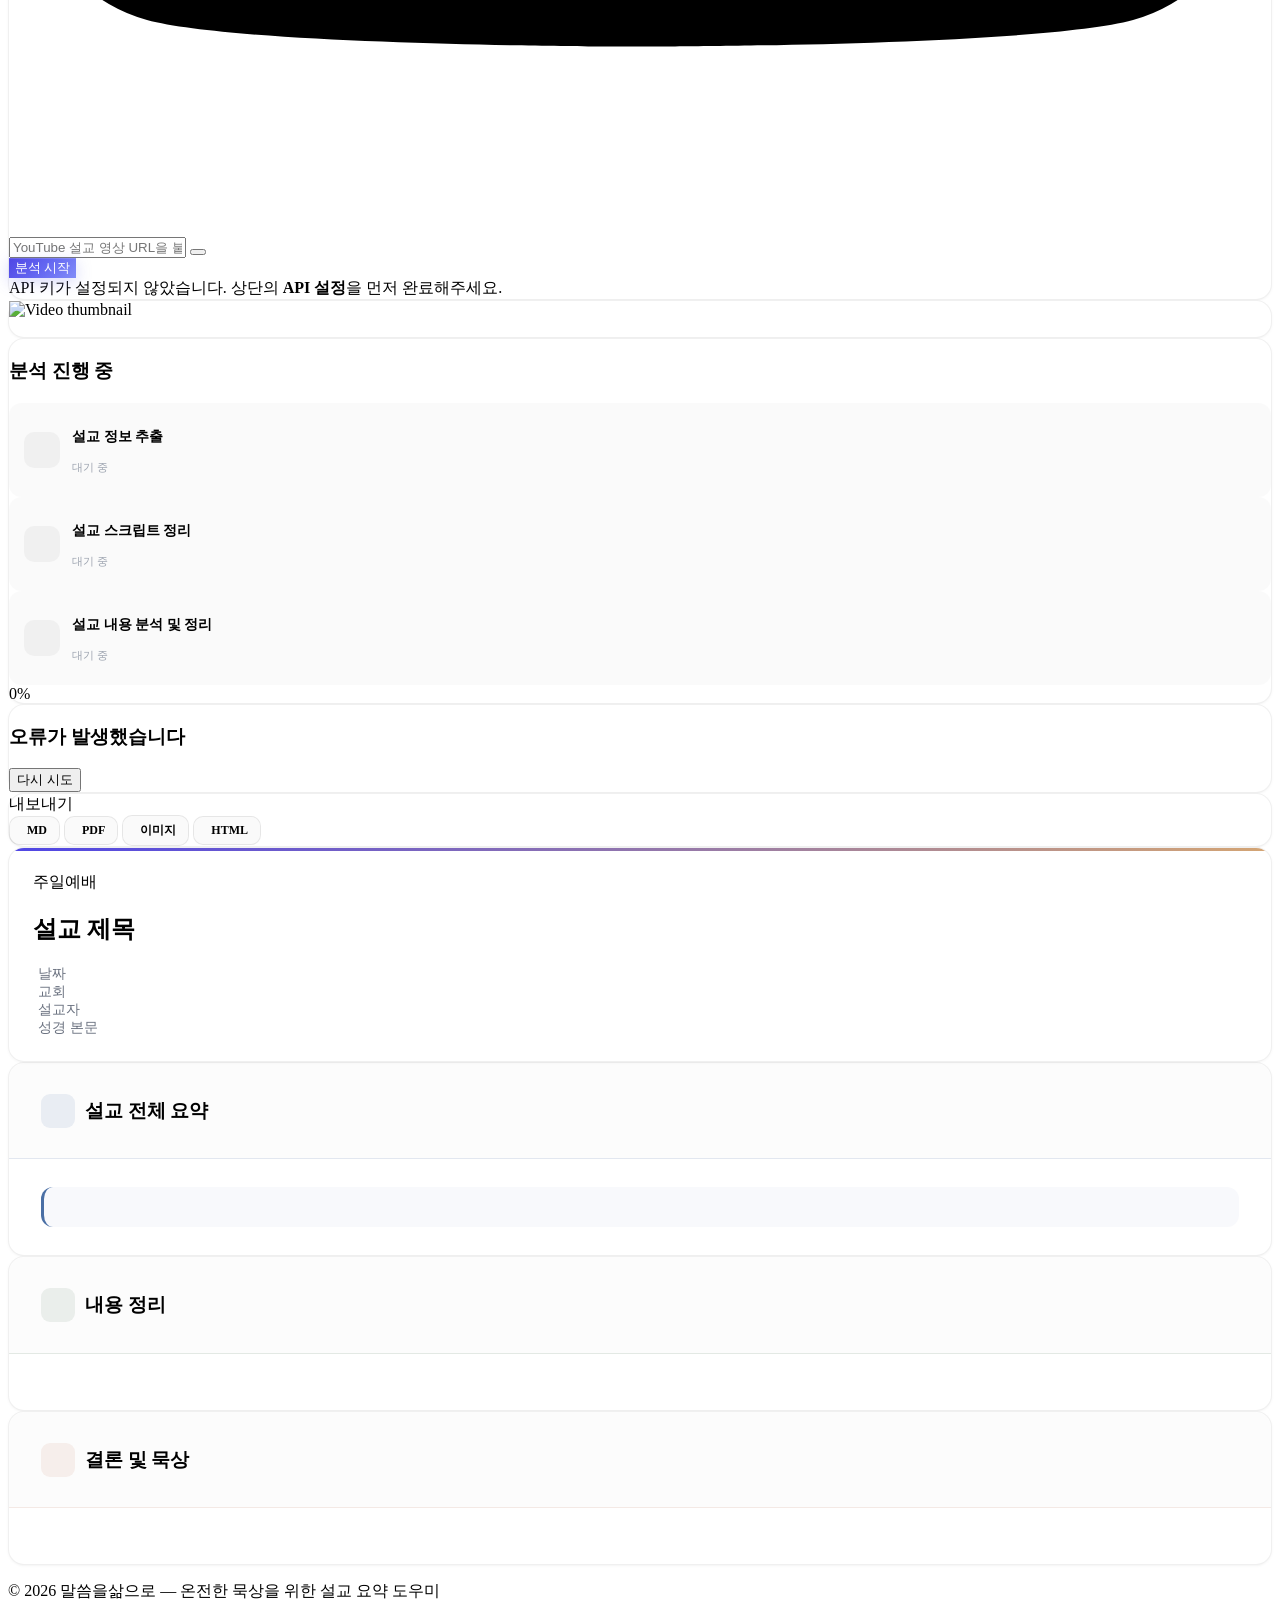
==== commit f15ab314: "이미지 내보내기 하이라이트 깨짐 수정 및 UI 개선 - html2canvas 미지원 속성(box-decoration-break: clone, linear-gradient) 캡처 전" ====
--- a/index.html
+++ b/index.html
@@ -194,7 +194,7 @@
   <main class="max-w-3xl mx-auto px-4 sm:px-6 pt-8 sm:pt-12 pb-16 sm:pb-24">
 
     <!-- HERO / INPUT SECTION -->
-    <section class="text-center mb-8 sm:mb-10" data-reveal>
+    <section class="text-center mb-8 sm:mb-10">
       <div class="inline-flex items-center gap-1.5 px-3 py-1 rounded-full bg-brand-50 dark:bg-brand-900/30 border border-brand-200/60 dark:border-brand-700/40 text-brand-700 dark:text-brand-300 text-xs font-semibold mb-5">
         🌿 말씀을 삶으로 이어주는 시간
       </div>
@@ -208,7 +208,7 @@
       </p>
 
       <!-- Input Card -->
-      <div class="glass-card p-4 sm:p-5 mx-auto max-w-2xl" data-reveal>
+      <div class="glass-card p-4 sm:p-5 mx-auto max-w-2xl">
         <div class="flex flex-col sm:flex-row gap-3">
           <div class="flex-1 relative group">
             <div class="absolute left-3.5 top-1/2 -translate-y-1/2 flex items-center justify-center">
@@ -243,7 +243,7 @@
     </section>
 
     <!-- VIDEO PREVIEW (hidden) -->
-    <section id="videoPreview" class="mb-6 hidden" data-reveal>
+    <section id="videoPreview" class="mb-6 hidden">
       <div class="glass-card p-3 flex flex-col sm:flex-row gap-4 items-center">
         <div class="relative w-full sm:w-48 flex-shrink-0 aspect-video rounded-lg overflow-hidden bg-gray-100 dark:bg-gray-800">
           <img id="videoThumbnail" src="" alt="Video thumbnail" class="w-full h-full object-cover">
@@ -262,7 +262,7 @@
 
     <!-- PROGRESS SECTION (hidden) -->
     <section id="progressSection" class="mb-6 hidden">
-      <div class="glass-card p-5 sm:p-6" data-reveal>
+      <div class="glass-card p-5 sm:p-6">
         <div class="flex items-center gap-2 mb-5">
           <div class="w-6 h-6 rounded-md bg-brand-500/10 flex items-center justify-center">
             <i data-lucide="loader-2" class="w-3.5 h-3.5 text-brand-600 dark:text-brand-400 animate-spin"></i>
@@ -277,7 +277,7 @@
               <i data-lucide="video" class="w-4 h-4"></i>
             </div>
             <div class="flex-1 min-w-0">
-              <p class="step-title">영상 정보 추출</p>
+              <p class="step-title">설교 정보 추출</p>
               <p class="step-status">대기 중</p>
             </div>
           </div>
@@ -287,7 +287,7 @@
               <i data-lucide="file-audio" class="w-4 h-4"></i>
             </div>
             <div class="flex-1 min-w-0">
-              <p class="step-title">영상 데이터 준비</p>
+              <p class="step-title">설교 스크립트 정리</p>
               <p class="step-status">대기 중</p>
             </div>
           </div>
@@ -297,7 +297,7 @@
               <i data-lucide="brain" class="w-4 h-4"></i>
             </div>
             <div class="flex-1 min-w-0">
-              <p class="step-title">Gemini 영상 분석</p>
+              <p class="step-title">설교 내용 분석 및 정리</p>
               <p class="step-status">대기 중</p>
             </div>
           </div>
@@ -315,7 +315,7 @@
 
     <!-- ERROR SECTION (hidden) -->
     <section id="errorSection" class="mb-6 hidden">
-      <div class="glass-card p-8 text-center" data-reveal>
+      <div class="glass-card p-8 text-center">
         <div class="w-14 h-14 rounded-2xl bg-red-50 dark:bg-red-900/20 flex items-center justify-center mx-auto mb-4">
           <i data-lucide="alert-triangle" class="w-7 h-7 text-red-500"></i>
         </div>
@@ -333,7 +333,7 @@
     <section id="resultSection" class="hidden">
 
       <!-- Export Toolbar -->
-      <div class="flex flex-wrap items-center justify-between gap-3 mb-5 p-3 rounded-2xl glass-card" data-reveal>
+      <div class="flex flex-wrap items-center justify-between gap-3 mb-5 p-3 rounded-2xl glass-card">
         <div class="flex items-center gap-2 text-xs font-semibold text-gray-500 dark:text-gray-400">
           <i data-lucide="download" class="w-4 h-4"></i>
           내보내기
@@ -358,7 +358,7 @@
       <div id="resultContent" class="space-y-5">
 
         <!-- Sermon Info Card -->
-        <div class="sermon-info-card" id="sermonInfoCard" data-reveal>
+        <div class="sermon-info-card" id="sermonInfoCard">
           <div class="flex flex-wrap items-center gap-2 mb-3">
             <span id="sermonType" class="inline-flex items-center gap-1 px-2.5 py-0.5 rounded-full bg-brand-500 text-white text-[11px] font-bold shadow-sm">주일예배</span>
           </div>
@@ -368,6 +368,10 @@
               <i data-lucide="calendar-days" class="w-3.5 h-3.5"></i>
               <span id="sermonDate">날짜</span>
             </div>
+            <div class="meta-item" id="sermonChurchWrap">
+              <i data-lucide="church" class="w-3.5 h-3.5"></i>
+              <span id="sermonChurch">교회</span>
+            </div>
             <div class="meta-item">
               <i data-lucide="user" class="w-3.5 h-3.5"></i>
               <span id="sermonPreacher">설교자</span>
@@ -381,7 +385,7 @@
         </div>
 
         <!-- 1) Summary -->
-        <div class="result-block" data-reveal>
+        <div class="result-block">
           <div class="block-header block-header-summary">
             <div class="block-icon">
               <i data-lucide="bookmark" class="w-4 h-4"></i>
@@ -394,7 +398,7 @@
         </div>
 
         <!-- 2) Content Sections -->
-        <div class="result-block" data-reveal>
+        <div class="result-block">
           <div class="block-header block-header-content">
             <div class="block-icon">
               <i data-lucide="list-ordered" class="w-4 h-4"></i>
@@ -407,7 +411,7 @@
         </div>
 
         <!-- 3) Conclusion & Meditation -->
-        <div class="result-block" data-reveal>
+        <div class="result-block">
           <div class="block-header block-header-meditation">
             <div class="block-icon">
               <i data-lucide="heart-handshake" class="w-4 h-4"></i>
--- a/css/style.css
+++ b/css/style.css
@@ -14,17 +14,6 @@
 }
 .dark body::before {
   background: radial-gradient(ellipse at 50% 0%, rgba(99,102,241,0.06), transparent 70%);
-}
-
-/* ─── Scroll Reveal ─── */
-[data-reveal] {
-  opacity: 0;
-  transform: translateY(20px);
-  transition: opacity 0.6s ease-out, transform 0.6s ease-out;
-}
-[data-reveal].visible {
-  opacity: 1;
-  transform: translateY(0);
 }
 
 /* ─── Glass Nav (유지) ─── */
@@ -513,6 +502,7 @@
   justify-content: center;
   width: 26px;
   height: 26px;
+  padding-bottom: 2px;
   background: linear-gradient(135deg, #527A5B, #6B9B76);
   color: white;
   font-size: 12px;
@@ -798,42 +788,26 @@
 }
 
 /* ═══════════════════════════════════════
-   PDF / IMAGE EXPORT
+   PDF EXPORT (Print only — image export는 화면 그대로 캡처)
    ═══════════════════════════════════════ */
-.export-mode #resultContent {
-  margin: 0 auto;
-  padding: 24px;
-  background: #FFFFFF !important;
-  color: #1A1A1A !important;
-}
-.export-mode .result-block,
-.export-mode .sermon-info-card {
-  box-shadow: none !important;
-  background: #FFFFFF !important;
-  border: 1px solid #E5E7EB !important;
-  break-inside: avoid;
-}
-.export-mode .content-section {
-  break-inside: avoid;
-}
-.export-mode .block-body {
-  padding: 20px 24px;
-}
-.export-mode .highlight-mark {
-  background: rgba(251, 191, 36, 0.25) !important;
-  box-decoration-break: slice !important;
-  -webkit-box-decoration-break: slice !important;
-}
-.export-mode .summary-text,
-.export-mode .key-point,
-.export-mode .scripture-quote,
-.export-mode .closing-verse {
-  background: #F9FAFB !important;
-}
-.export-mode .tag {
-  background: #F3F4F6 !important;
-  color: #4B5563 !important;
-  border-color: #D1D5DB !important;
+
+/* ─── Progress Bar Shimmer ─── */
+#progressBar {
+  position: relative;
+  overflow: hidden;
+}
+#progressBar::after {
+  content: '';
+  position: absolute;
+  top: 0; left: -100%;
+  width: 50%;
+  height: 100%;
+  background: linear-gradient(90deg, transparent, rgba(255,255,255,0.4), transparent);
+  animation: shimmer 1.5s ease-in-out infinite;
+}
+@keyframes shimmer {
+  0% { left: -100%; }
+  100% { left: 200%; }
 }
 
 /* Print */
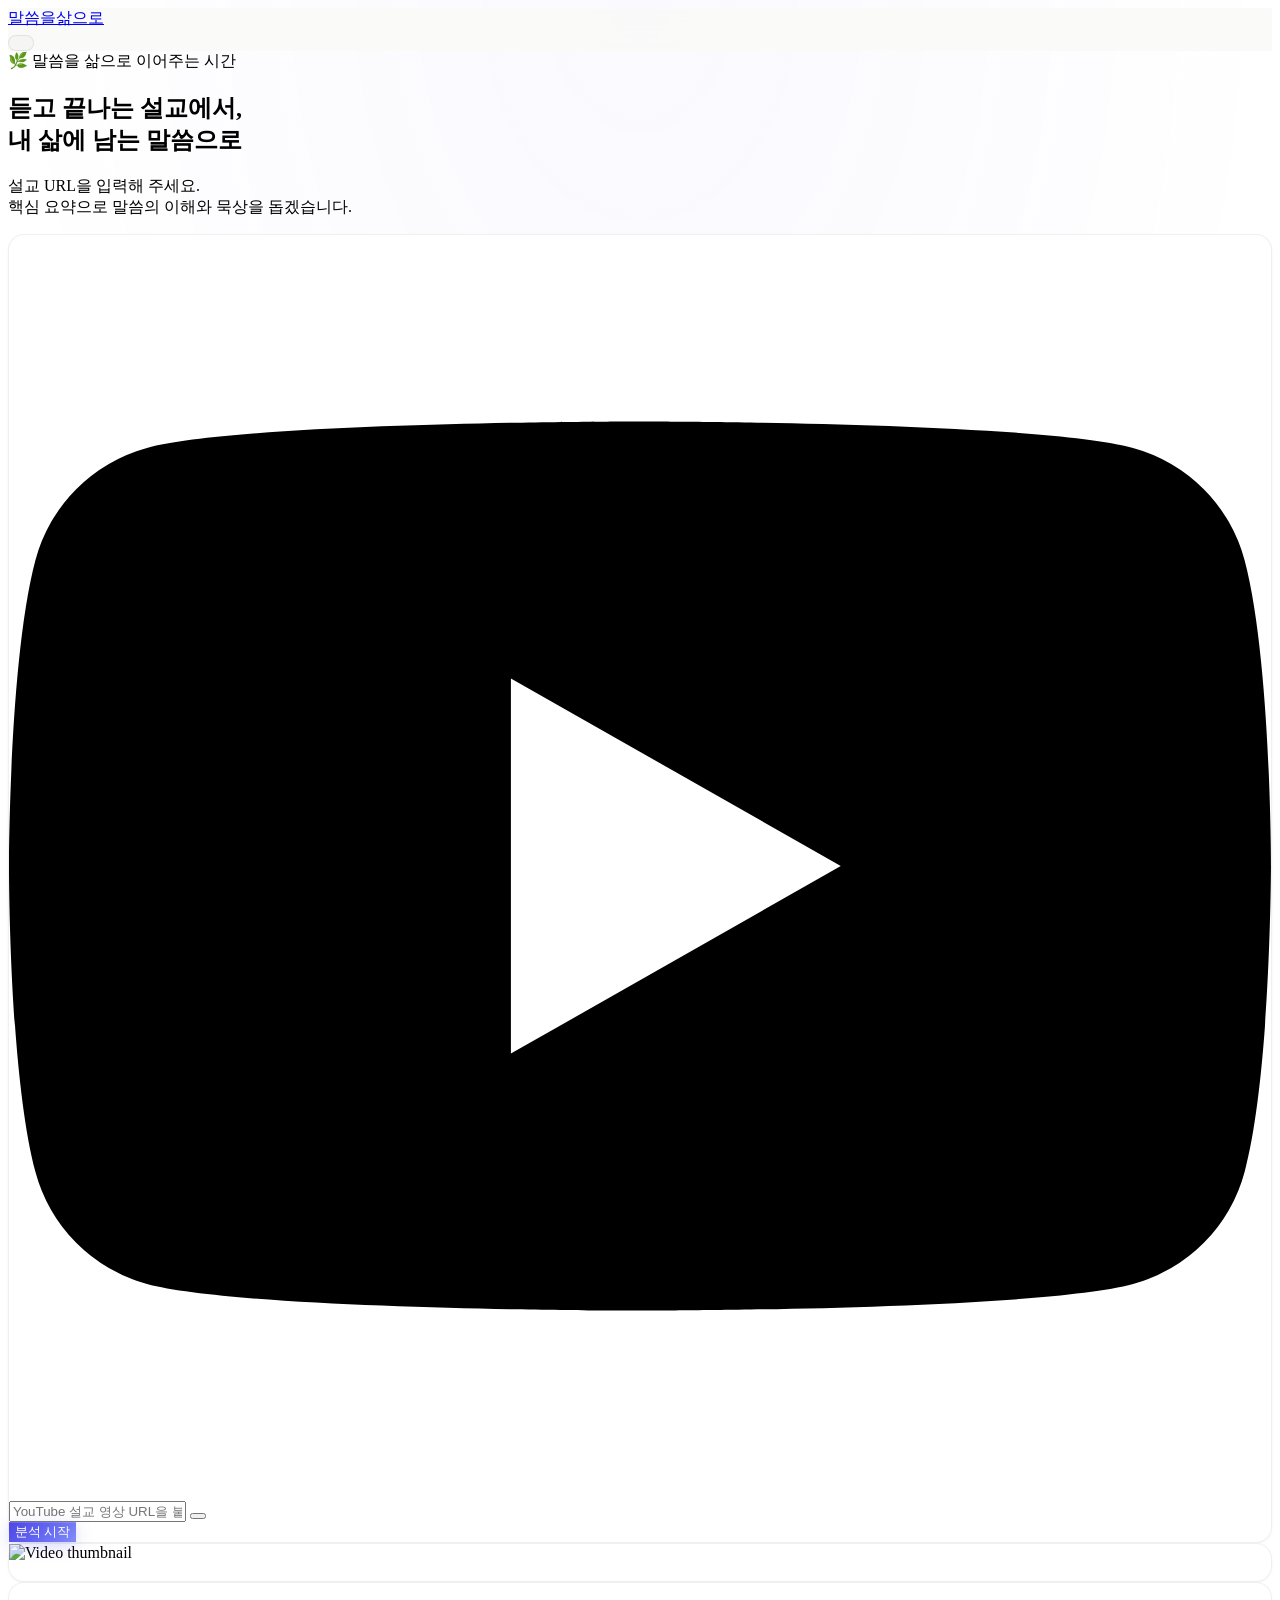
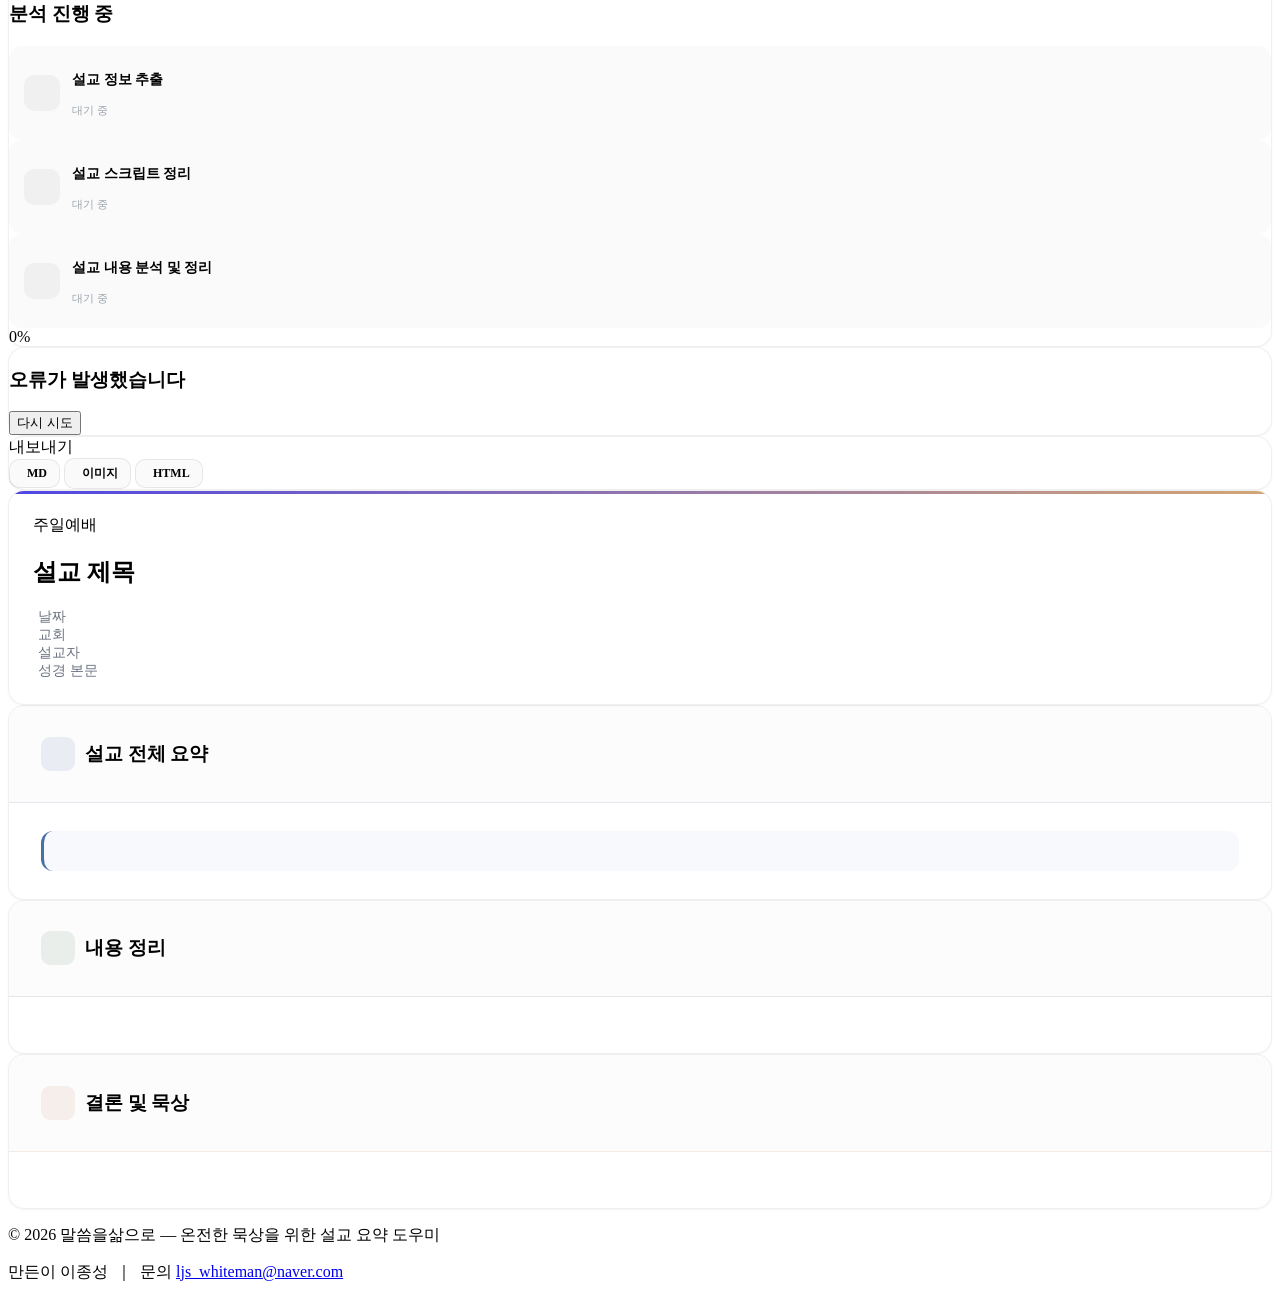
==== commit 9ea16c38: "Netlify Functions 프록시로 API 키 서버 관리 - netlify/functions/gemini.js: Gemini API 프록시 서버리스 함수 추가 - netlif" ====
--- a/index.html
+++ b/index.html
@@ -83,7 +83,6 @@
 
   <!-- Export Libraries -->
   <script src="https://cdn.jsdelivr.net/npm/html2canvas@1.4.1/dist/html2canvas.min.js"></script>
-  <script src="https://cdn.jsdelivr.net/npm/html2pdf.js@0.10.1/dist/html2pdf.bundle.min.js"></script>
 
   <!-- App CSS -->
   <link rel="stylesheet" href="css/style.css">
@@ -105,12 +104,6 @@
 
       <!-- Actions -->
       <div class="flex items-center gap-2">
-        <button id="btnApiSettings"
-                class="nav-btn group"
-                title="API 키 설정">
-          <i data-lucide="settings" class="w-4 h-4 group-hover:rotate-90 transition-transform duration-300"></i>
-          <span class="hidden sm:inline text-xs font-semibold">API 설정</span>
-        </button>
         <button id="btnThemeToggle"
                 class="nav-btn"
                 title="테마 전환">
@@ -119,74 +112,6 @@
       </div>
     </div>
   </nav>
-
-  <!-- ════════════════════════════════════════════ -->
-  <!-- API KEY SETTINGS MODAL                       -->
-  <!-- ════════════════════════════════════════════ -->
-  <div id="apiModal" class="fixed inset-0 z-[200] hidden items-center justify-center p-4"
-       style="background:rgba(0,0,0,0.4);backdrop-filter:blur(8px);-webkit-backdrop-filter:blur(8px);">
-    <div class="modal-panel w-full max-w-md animate-slide-up" onclick="event.stopPropagation()">
-      <!-- Header -->
-      <div class="flex items-center justify-between p-5 border-b border-gray-200/80 dark:border-gray-700/80">
-        <div class="flex items-center gap-2.5">
-          <div class="w-8 h-8 rounded-lg bg-brand-500/10 dark:bg-brand-400/10 flex items-center justify-center">
-            <i data-lucide="key-round" class="w-4 h-4 text-brand-600 dark:text-brand-400"></i>
-          </div>
-          <h2 class="text-base font-bold">Gemini API 키 설정</h2>
-        </div>
-        <button id="btnCloseModal" class="w-8 h-8 rounded-lg hover:bg-gray-100 dark:hover:bg-gray-800 flex items-center justify-center transition-colors">
-          <i data-lucide="x" class="w-4 h-4"></i>
-        </button>
-      </div>
-
-      <!-- Body -->
-      <div class="p-5 space-y-5">
-        <!-- Security Notice -->
-        <div class="flex items-start gap-2.5 p-3 rounded-xl bg-emerald-50 dark:bg-emerald-900/20 border border-emerald-200/60 dark:border-emerald-800/40">
-          <i data-lucide="shield-check" class="w-4 h-4 text-emerald-600 dark:text-emerald-400 mt-0.5 flex-shrink-0"></i>
-          <p class="text-xs text-emerald-700 dark:text-emerald-300 leading-relaxed">
-            API 키는 브라우저 LocalStorage에만 저장되며, 선택한 AI 서비스에 직접 요청할 때만 사용됩니다.
-          </p>
-        </div>
-
-        <!-- API Key Input -->
-        <div id="geminiKeyGroup" class="space-y-2">
-          <label class="text-xs font-semibold text-gray-500 dark:text-gray-400">Gemini API Key</label>
-          <div class="relative">
-            <input type="password" id="geminiApiKey"
-                   class="input-field pr-10"
-                   placeholder="AIza... 형식의 키를 입력하세요" autocomplete="off">
-            <button class="toggle-visibility absolute right-2.5 top-1/2 -translate-y-1/2 p-1 rounded-md hover:bg-gray-100 dark:hover:bg-gray-700 transition-colors"
-                    data-target="geminiApiKey">
-              <i data-lucide="eye" class="w-3.5 h-3.5 text-gray-400"></i>
-            </button>
-          </div>
-          <a href="https://aistudio.google.com/app/apikey" target="_blank"
-             class="inline-flex items-center gap-1 text-[11px] text-brand-600 dark:text-brand-400 hover:underline">
-            <i data-lucide="external-link" class="w-3 h-3"></i> Google AI Studio에서 발급받기
-          </a>
-        </div>
-
-        <!-- Model Selection -->
-        <div class="space-y-2">
-          <label class="text-xs font-semibold text-gray-500 dark:text-gray-400">모델 선택</label>
-          <select id="modelSelect" class="input-field appearance-none cursor-pointer">
-            <option value="gemini-3.1-flash-lite-preview">Gemini 3.1 Flash Lite (권장·빠름)</option>
-            <option value="gemini-3-flash-preview">Gemini 3 Flash (고품질)</option>
-          </select>
-        </div>
-      </div>
-
-      <!-- Footer -->
-      <div class="p-5 pt-0">
-        <button id="btnSaveApi"
-                class="w-full py-2.5 rounded-xl bg-gradient-to-r from-brand-600 to-brand-500 hover:from-brand-700 hover:to-brand-600 text-white text-sm font-bold shadow-lg shadow-brand-500/25 hover:shadow-brand-500/40 transition-all duration-300 flex items-center justify-center gap-2">
-          <i data-lucide="check" class="w-4 h-4"></i>
-          저장하기
-        </button>
-      </div>
-    </div>
-  </div>
 
   <!-- ════════════════════════════════════════════ -->
   <!-- MAIN CONTENT                                 -->
@@ -232,13 +157,6 @@
           </button>
         </div>
 
-        <!-- API Status -->
-        <div class="flex items-center gap-2 mt-3 px-1" id="apiStatus">
-          <span class="status-dot status-inactive"></span>
-          <span class="status-text text-xs text-gray-400 dark:text-gray-500">
-            API 키가 설정되지 않았습니다. 상단의 <strong class="text-gray-500 dark:text-gray-400">API 설정</strong>을 먼저 완료해주세요.
-          </span>
-        </div>
       </div>
     </section>
 
@@ -342,10 +260,7 @@
           <button id="btnExportMd" class="export-btn" title="Markdown">
             <i data-lucide="file-text" class="w-3.5 h-3.5"></i> MD
           </button>
-          <button id="btnExportPdf" class="export-btn" title="PDF">
-            <i data-lucide="file-down" class="w-3.5 h-3.5"></i> PDF
-          </button>
-          <button id="btnExportImage" class="export-btn" title="이미지">
+<button id="btnExportImage" class="export-btn" title="이미지">
             <i data-lucide="image" class="w-3.5 h-3.5"></i> 이미지
           </button>
           <button id="btnExportHtml" class="export-btn" title="HTML 내보내기">
@@ -436,11 +351,13 @@
       <p class="text-xs text-gray-400 dark:text-gray-600">
         © 2026 말씀을삶으로 — 온전한 묵상을 위한 설교 요약 도우미
       </p>
+      <p class="text-xs text-gray-400 dark:text-gray-600 mt-1.5">
+        만든이 이종성 &nbsp;｜&nbsp; 문의 <a href="mailto:ljs_whiteman@naver.com" class="hover:text-gray-500 dark:hover:text-gray-400 transition-colors">ljs_whiteman@naver.com</a>
+      </p>
     </div>
   </footer>
 
   <!-- App Scripts -->
-  <script src="js/api-config.js"></script>
   <script src="js/youtube.js"></script>
   <script src="js/llm-provider.js"></script>
   <script src="js/analyzer.js"></script>
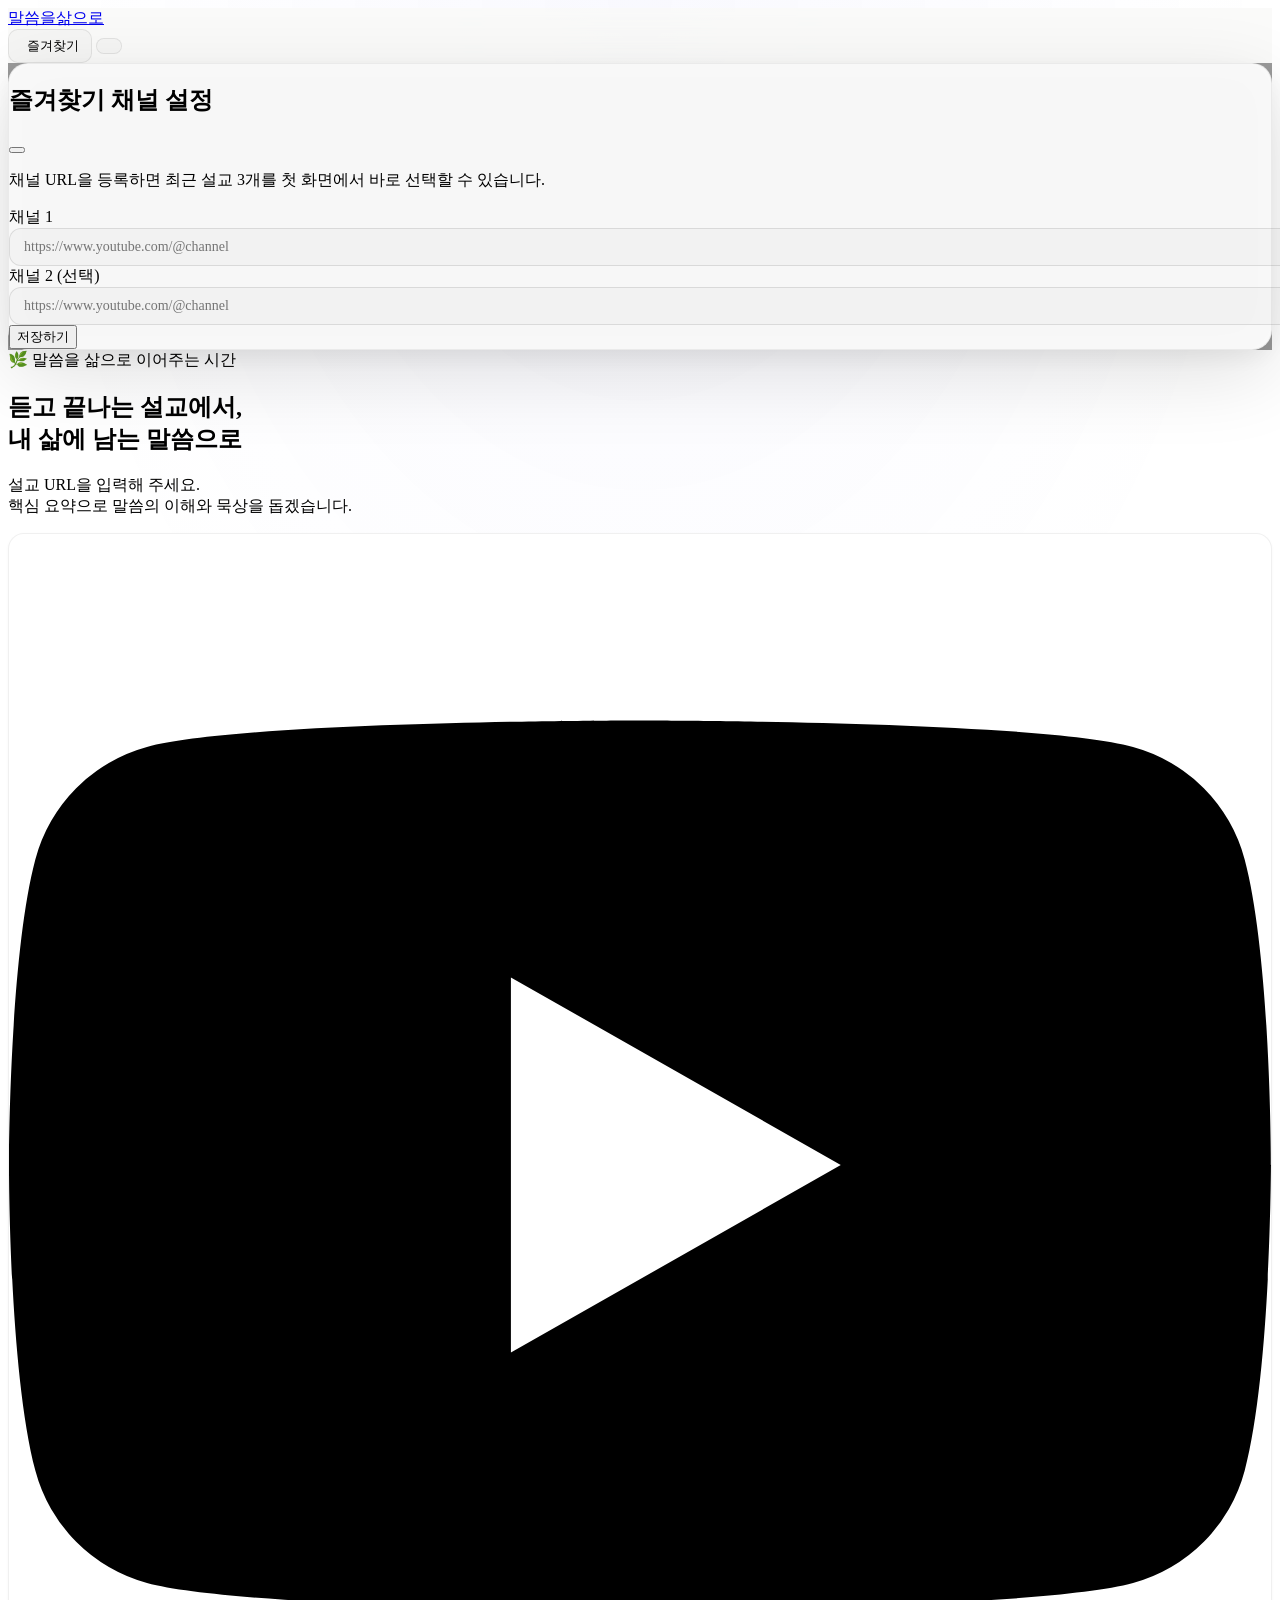
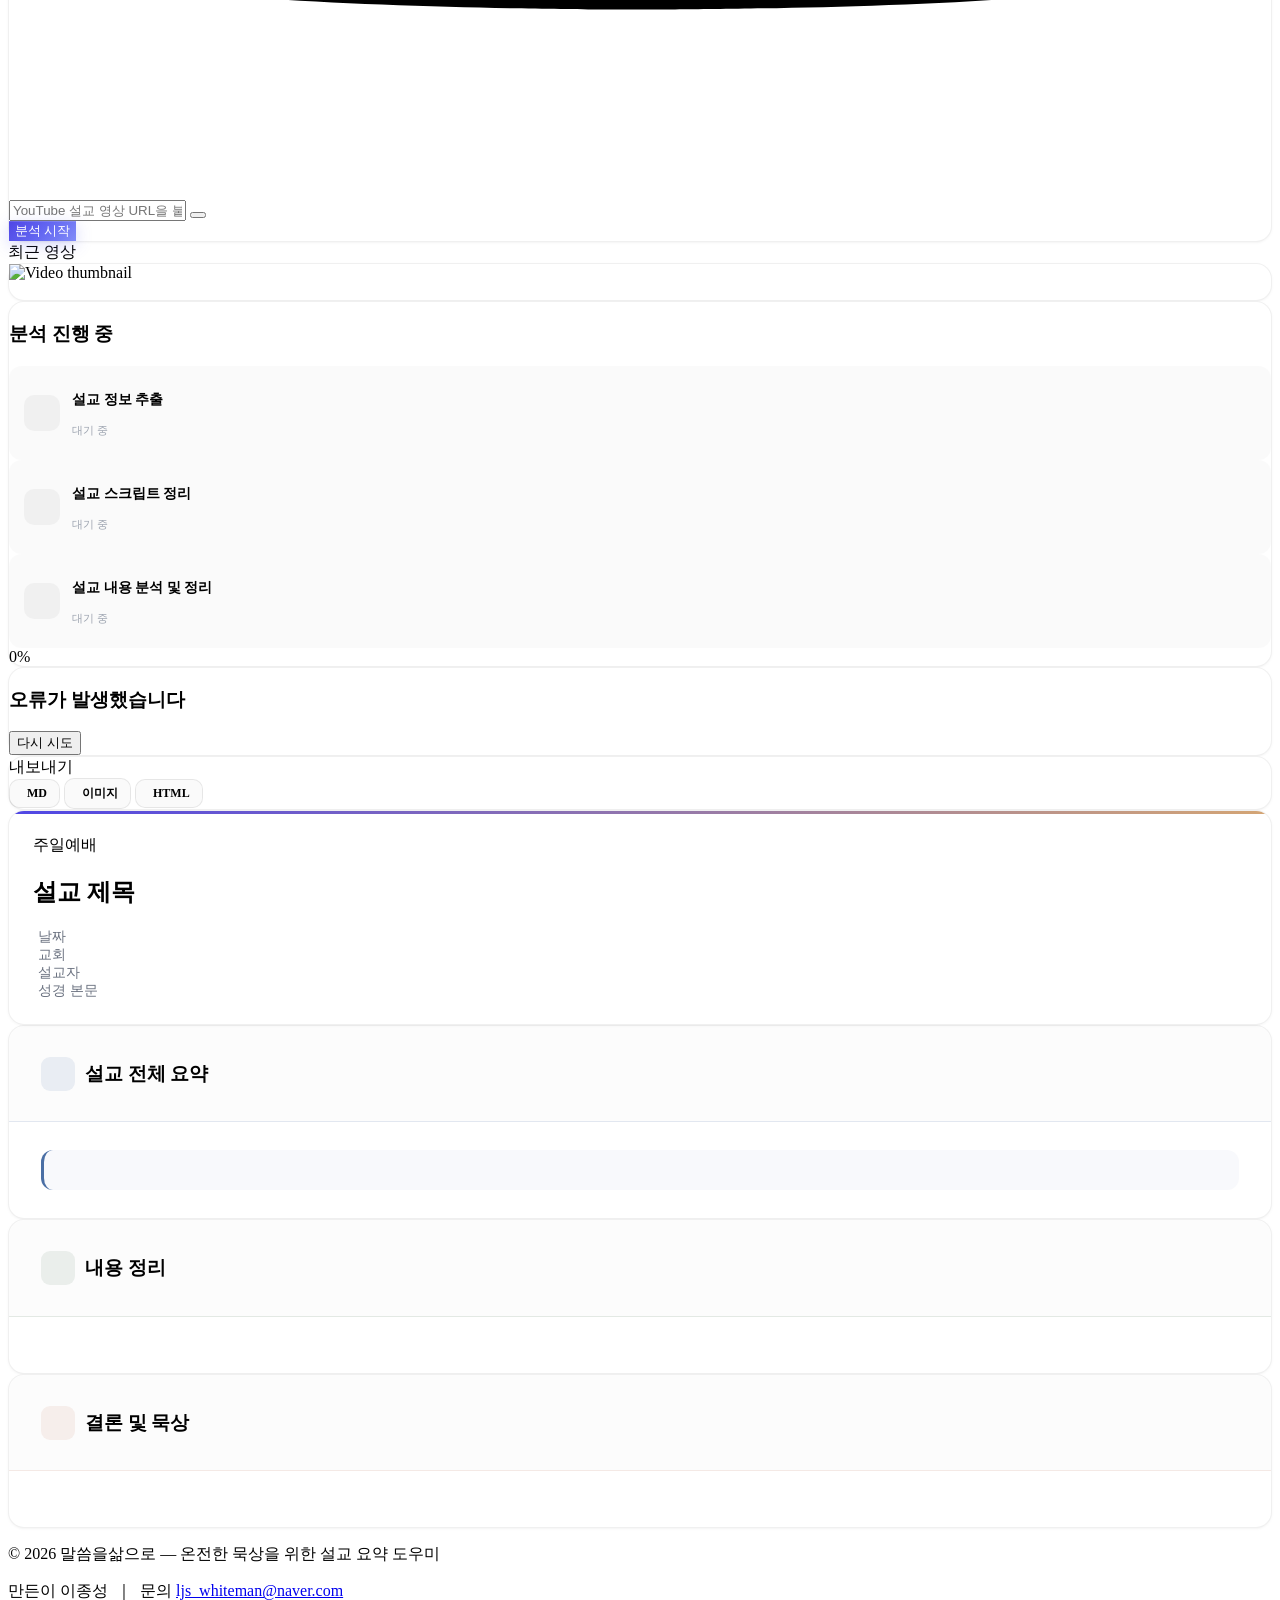
==== commit 13a68e35: "즐겨찾기 UI 개선 — 채널 레이아웃, 채널명 헤더, 분석 시 섹션 숨김 - 1채널 등록 시 카드 3개를 가로 전체 너비로 나열 (sm:grid-cols-3) - 2채널 등록 시 " ====
--- a/index.html
+++ b/index.html
@@ -104,6 +104,12 @@
 
       <!-- Actions -->
       <div class="flex items-center gap-2">
+        <button id="btnFavorites"
+                class="nav-btn group"
+                title="즐겨찾기">
+          <i data-lucide="bookmark" class="w-4 h-4"></i>
+          <span class="hidden sm:inline text-xs font-semibold">즐겨찾기</span>
+        </button>
         <button id="btnThemeToggle"
                 class="nav-btn"
                 title="테마 전환">
@@ -112,6 +118,54 @@
       </div>
     </div>
   </nav>
+
+  <!-- ════════════════════════════════════════════ -->
+  <!-- FAVORITES MODAL                              -->
+  <!-- ════════════════════════════════════════════ -->
+  <div id="favoritesModal" class="fixed inset-0 z-[200] hidden items-center justify-center p-4"
+       style="background:rgba(0,0,0,0.4);backdrop-filter:blur(8px);-webkit-backdrop-filter:blur(8px);">
+    <div class="modal-panel w-full max-w-md animate-slide-up" onclick="event.stopPropagation()">
+      <!-- Header -->
+      <div class="flex items-center justify-between p-5 border-b border-gray-200/80 dark:border-gray-700/80">
+        <div class="flex items-center gap-2.5">
+          <div class="w-8 h-8 rounded-lg bg-brand-500/10 dark:bg-brand-400/10 flex items-center justify-center">
+            <i data-lucide="bookmark" class="w-4 h-4 text-brand-600 dark:text-brand-400"></i>
+          </div>
+          <h2 class="text-base font-bold">즐겨찾기 채널 설정</h2>
+        </div>
+        <button id="btnCloseFavModal" class="w-8 h-8 rounded-lg hover:bg-gray-100 dark:hover:bg-gray-800 flex items-center justify-center transition-colors">
+          <i data-lucide="x" class="w-4 h-4"></i>
+        </button>
+      </div>
+      <!-- Body -->
+      <div class="p-5 space-y-4">
+        <div class="flex items-start gap-2.5 p-3 rounded-xl bg-brand-50 dark:bg-brand-900/20 border border-brand-200/60 dark:border-brand-800/40">
+          <i data-lucide="info" class="w-4 h-4 text-brand-600 dark:text-brand-400 mt-0.5 flex-shrink-0"></i>
+          <p class="text-xs text-brand-700 dark:text-brand-300 leading-relaxed">
+            채널 URL을 등록하면 최근 설교 3개를 첫 화면에서 바로 선택할 수 있습니다.
+          </p>
+        </div>
+        <div class="space-y-1.5">
+          <label class="text-xs font-semibold text-gray-500 dark:text-gray-400">채널 1</label>
+          <input type="text" id="fav1Url" class="input-field"
+                 placeholder="https://www.youtube.com/@channel" autocomplete="off">
+        </div>
+        <div class="space-y-1.5">
+          <label class="text-xs font-semibold text-gray-500 dark:text-gray-400">채널 2 (선택)</label>
+          <input type="text" id="fav2Url" class="input-field"
+                 placeholder="https://www.youtube.com/@channel" autocomplete="off">
+        </div>
+      </div>
+      <!-- Footer -->
+      <div class="p-5 pt-0">
+        <button id="btnSaveFavorites"
+                class="w-full py-2.5 rounded-xl bg-gradient-to-r from-brand-600 to-brand-500 hover:from-brand-700 hover:to-brand-600 text-white text-sm font-bold shadow-lg shadow-brand-500/25 hover:shadow-brand-500/40 transition-all duration-300 flex items-center justify-center gap-2">
+          <i data-lucide="check" class="w-4 h-4"></i>
+          저장하기
+        </button>
+      </div>
+    </div>
+  </div>
 
   <!-- ════════════════════════════════════════════ -->
   <!-- MAIN CONTENT                                 -->
@@ -157,6 +211,17 @@
           </button>
         </div>
 
+      </div>
+    </section>
+
+    <!-- RECENT VIDEOS (즐겨찾기, hidden by default) -->
+    <section id="recentVideosSection" class="mb-6 hidden">
+      <div class="flex items-center gap-2 mb-3 px-1">
+        <i data-lucide="bookmark" class="w-3.5 h-3.5 text-brand-500"></i>
+        <span id="recentVideosLabel" class="text-xs font-semibold text-gray-400 dark:text-gray-500">최근 영상</span>
+      </div>
+      <div id="recentVideosGrid" class="grid grid-cols-2 gap-3">
+        <!-- Dynamically populated -->
       </div>
     </section>
 
--- a/css/style.css
+++ b/css/style.css
@@ -278,16 +278,13 @@
 
 /* ─── Highlight & Emphasis Marks ─── */
 .highlight-mark {
-  background: linear-gradient(120deg, rgba(251, 191, 36, 0.2) 0%, rgba(251, 191, 36, 0.3) 100%);
-  color: inherit;
-  padding: 1px 5px;
-  border-radius: 3px;
+  background: none;
+  font-weight: 700;
+  color: #DC2626;
   font-style: normal;
-  box-decoration-break: clone;
-  -webkit-box-decoration-break: clone;
 }
 .dark .highlight-mark {
-  background: linear-gradient(120deg, rgba(251, 191, 36, 0.12) 0%, rgba(251, 191, 36, 0.2) 100%);
+  color: #F87171;
 }
 .text-emphasis {
   color: #1e1b4b;
@@ -787,10 +784,6 @@
   }
 }
 
-/* ═══════════════════════════════════════
-   PDF EXPORT (Print only — image export는 화면 그대로 캡처)
-   ═══════════════════════════════════════ */
-
 /* ─── Progress Bar Shimmer ─── */
 #progressBar {
   position: relative;
@@ -808,6 +801,52 @@
 @keyframes shimmer {
   0% { left: -100%; }
   100% { left: 200%; }
+}
+
+/* ─── Video Card (즐겨찾기 최근 영상) ─── */
+.video-card {
+  display: block;
+  width: 100%;
+  padding: 10px;
+  background: #FFFFFF;
+  border: 1px solid rgba(0, 0, 0, 0.06);
+  border-radius: 14px;
+  box-shadow: 0 1px 3px rgba(0, 0, 0, 0.04);
+  cursor: pointer;
+  font-family: inherit;
+  color: inherit;
+  text-align: left;
+  transition: transform 0.2s ease, box-shadow 0.2s ease, border-color 0.2s ease;
+}
+.dark .video-card {
+  background: #1a1a24;
+  border-color: rgba(255, 255, 255, 0.06);
+  box-shadow: 0 1px 3px rgba(0, 0, 0, 0.2);
+}
+.video-card:hover {
+  transform: translateY(-2px);
+  box-shadow: 0 6px 20px rgba(0, 0, 0, 0.08);
+  border-color: rgba(99, 102, 241, 0.35);
+}
+.dark .video-card:hover {
+  box-shadow: 0 6px 20px rgba(0, 0, 0, 0.35);
+  border-color: rgba(129, 140, 248, 0.35);
+}
+.video-card-title {
+  font-size: 12px;
+  font-weight: 600;
+  line-height: 1.4;
+  display: -webkit-box;
+  -webkit-line-clamp: 2;
+  -webkit-box-orient: vertical;
+  overflow: hidden;
+  color: #1F2937;
+}
+.dark .video-card-title { color: #E5E7EB; }
+.video-card-date {
+  font-size: 11px;
+  color: #9CA3AF;
+  margin-top: 3px;
 }
 
 /* Print */
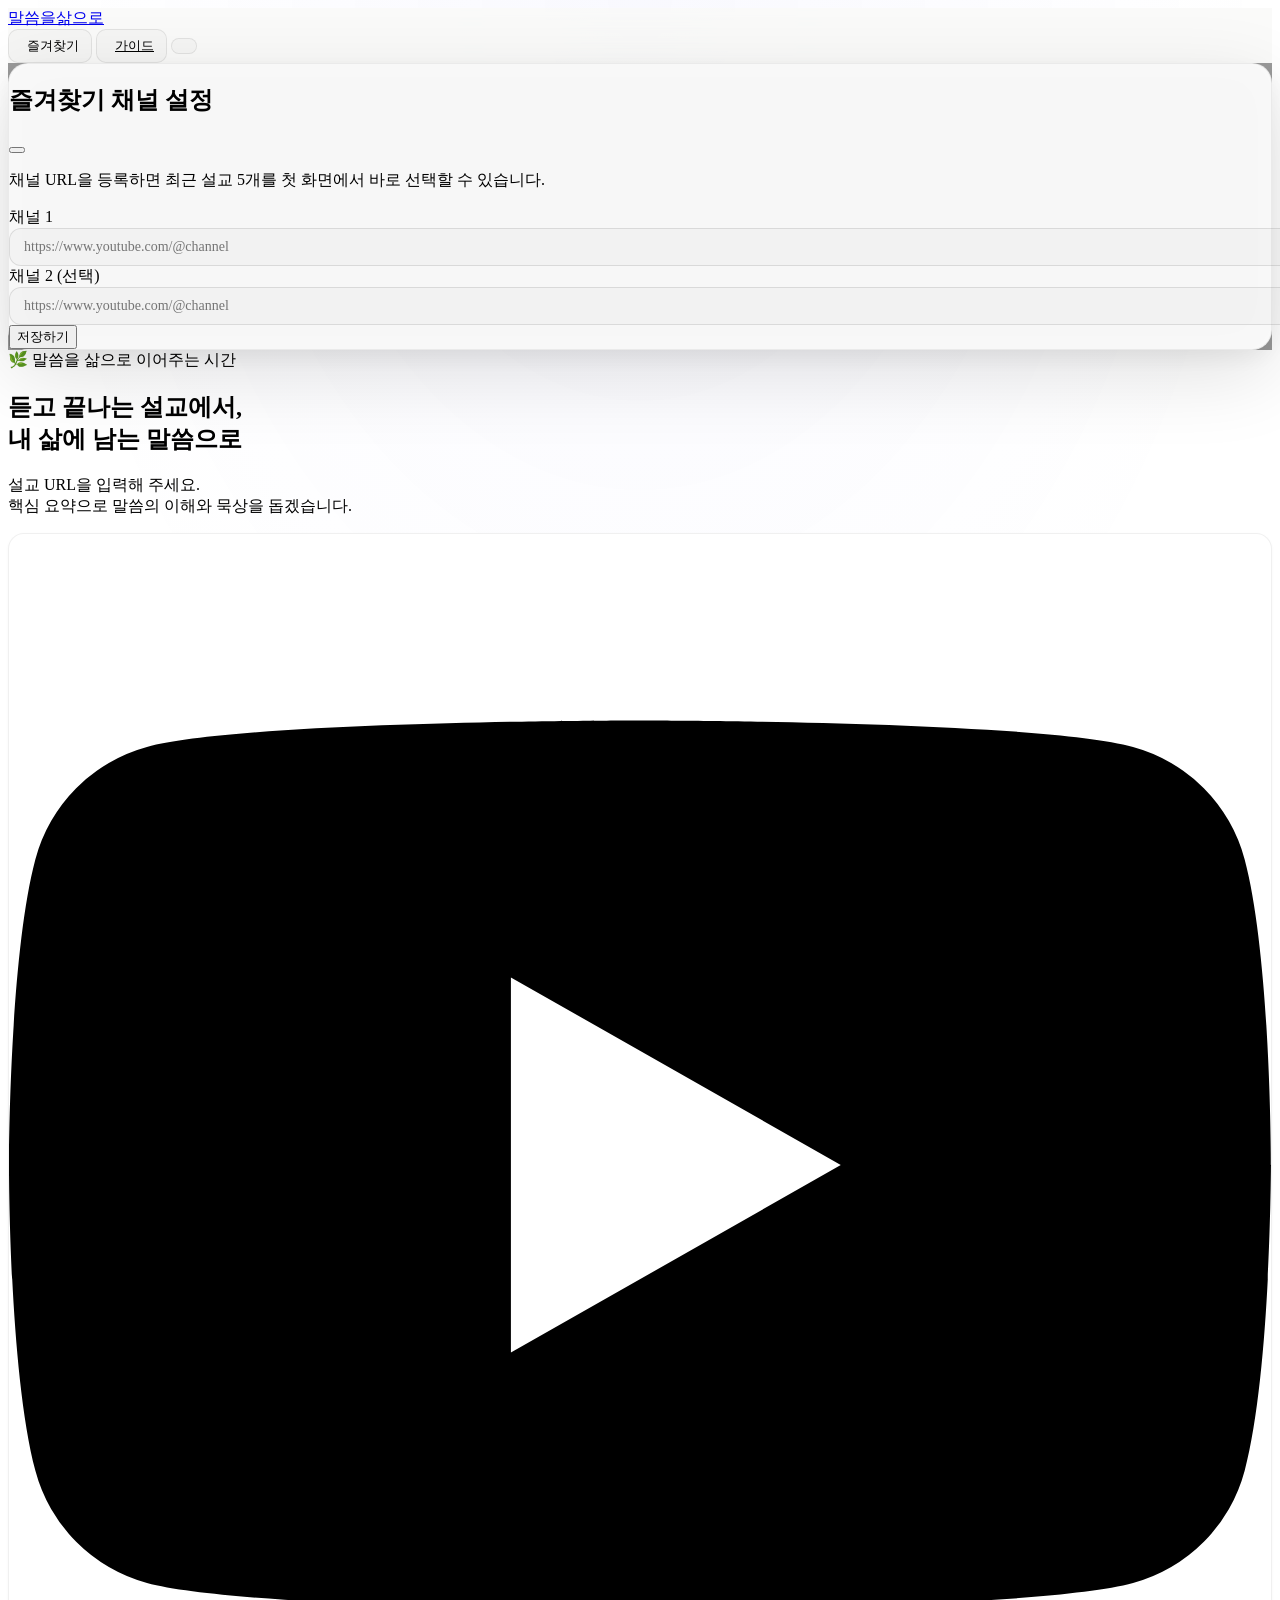
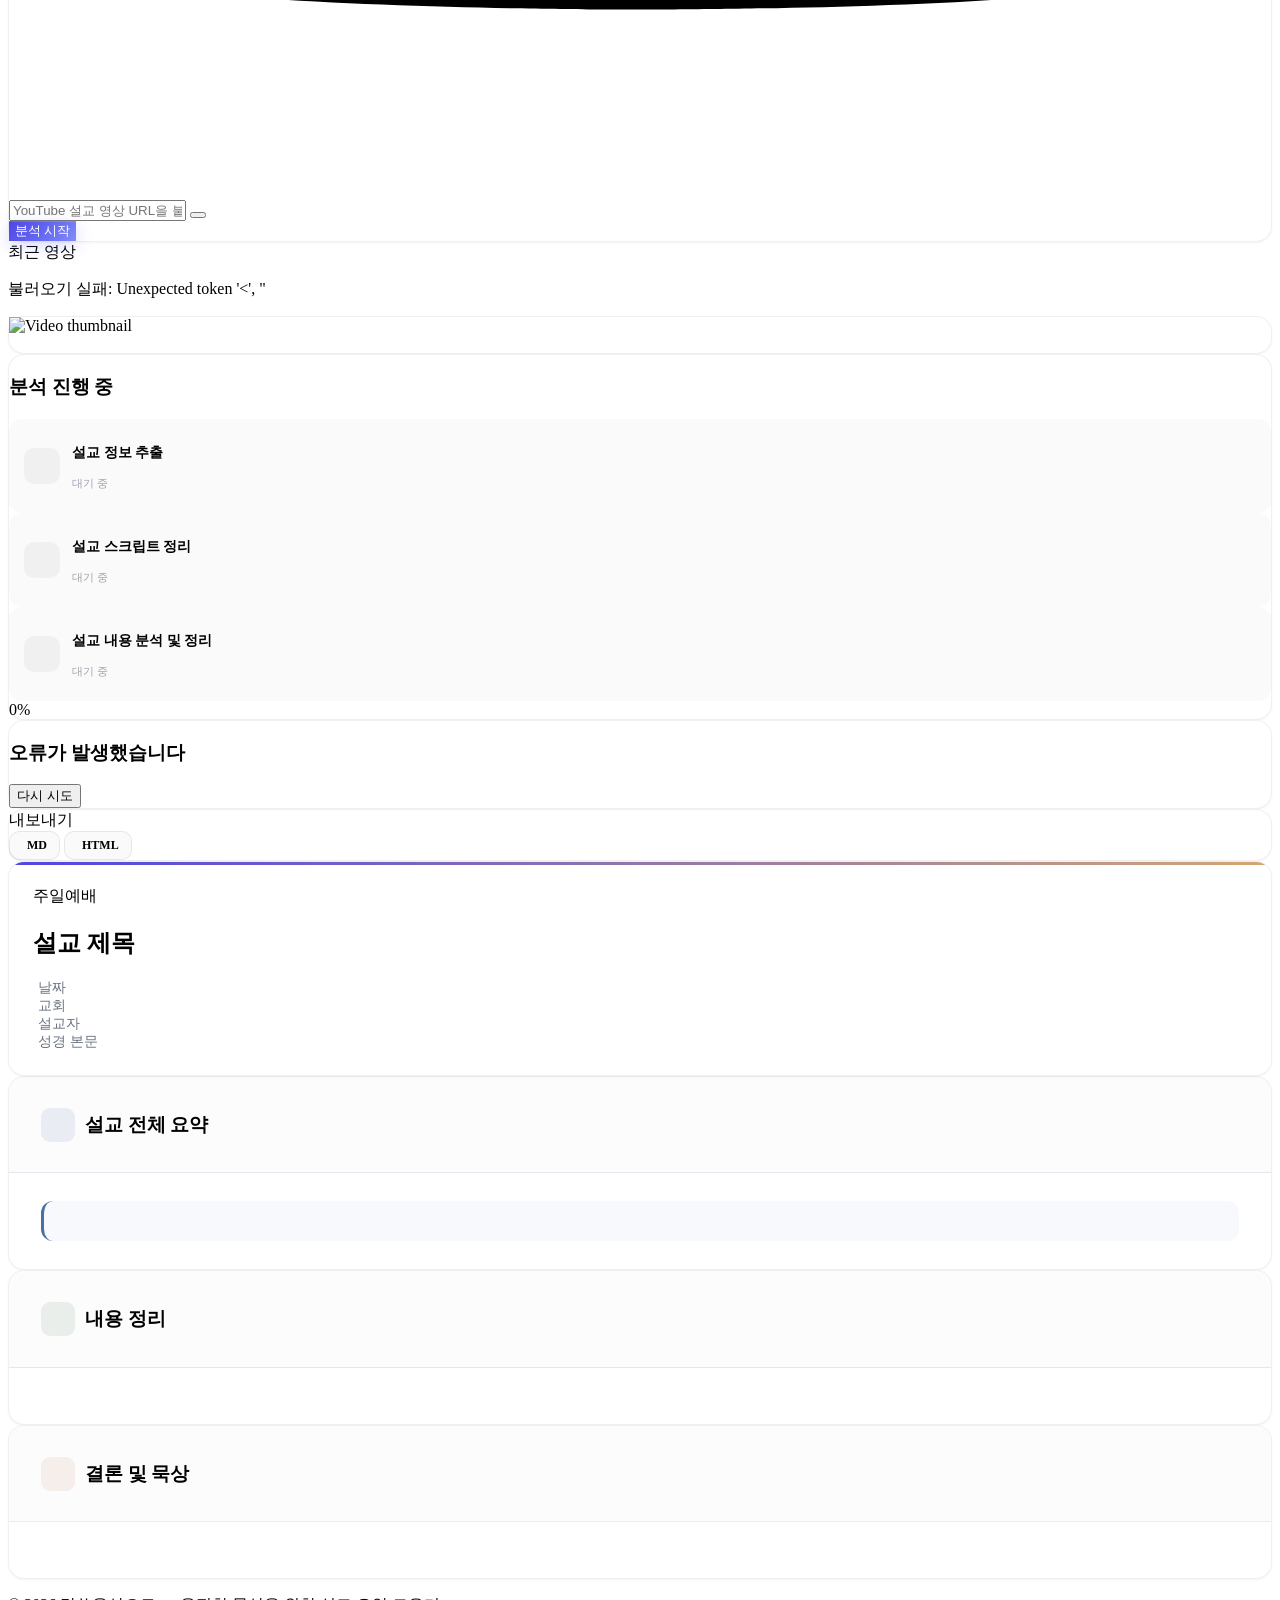
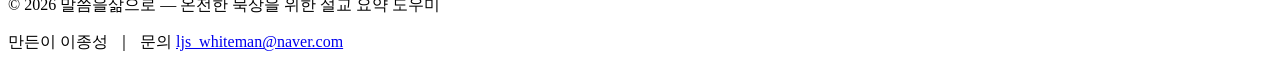
==== commit 2a5975a0: "카카오톡 인앱 브라우저 다운로드 대응 및 모바일 헤더 개선 - Netlify Function(download.js) 추가: Content-Disposition 헤더 방식으로   i" ====
--- a/index.html
+++ b/index.html
@@ -81,9 +81,6 @@
   <!-- Lucide Icons -->
   <script src="https://cdn.jsdelivr.net/npm/lucide@0.344.0/dist/umd/lucide.min.js"></script>
 
-  <!-- Export Libraries -->
-  <script src="https://cdn.jsdelivr.net/npm/html2canvas@1.4.1/dist/html2canvas.min.js"></script>
-
   <!-- App CSS -->
   <link rel="stylesheet" href="css/style.css">
 </head>
@@ -95,7 +92,7 @@
   <nav class="sticky top-0 z-50 glass-nav border-b border-white/10 dark:border-white/5">
     <div class="max-w-3xl mx-auto px-4 sm:px-6 h-16 flex items-center justify-between">
       <!-- Brand -->
-      <a href="#" class="flex items-center gap-2.5 group">
+      <a href="#" id="btnHome" class="flex items-center gap-2.5 group">
         <div class="w-9 h-9 rounded-xl bg-gradient-to-br from-brand-500 to-brand-700 flex items-center justify-center shadow-lg shadow-brand-500/25 group-hover:shadow-brand-500/40 transition-shadow">
           <i data-lucide="book-open" class="w-4.5 h-4.5 text-white" style="width:18px;height:18px;"></i>
         </div>
@@ -108,8 +105,12 @@
                 class="nav-btn group"
                 title="즐겨찾기">
           <i data-lucide="bookmark" class="w-4 h-4"></i>
-          <span class="hidden sm:inline text-xs font-semibold">즐겨찾기</span>
+          <span class="text-xs font-semibold">즐겨찾기</span>
         </button>
+        <a href="guide.html" target="_blank" class="nav-btn group" title="사용 가이드">
+          <i data-lucide="book-marked" class="w-4 h-4"></i>
+          <span class="text-xs font-semibold">가이드</span>
+        </a>
         <button id="btnThemeToggle"
                 class="nav-btn"
                 title="테마 전환">
@@ -142,7 +143,7 @@
         <div class="flex items-start gap-2.5 p-3 rounded-xl bg-brand-50 dark:bg-brand-900/20 border border-brand-200/60 dark:border-brand-800/40">
           <i data-lucide="info" class="w-4 h-4 text-brand-600 dark:text-brand-400 mt-0.5 flex-shrink-0"></i>
           <p class="text-xs text-brand-700 dark:text-brand-300 leading-relaxed">
-            채널 URL을 등록하면 최근 설교 3개를 첫 화면에서 바로 선택할 수 있습니다.
+            채널 URL을 등록하면 최근 설교 5개를 첫 화면에서 바로 선택할 수 있습니다.
           </p>
         </div>
         <div class="space-y-1.5">
@@ -325,10 +326,7 @@
           <button id="btnExportMd" class="export-btn" title="Markdown">
             <i data-lucide="file-text" class="w-3.5 h-3.5"></i> MD
           </button>
-<button id="btnExportImage" class="export-btn" title="이미지">
-            <i data-lucide="image" class="w-3.5 h-3.5"></i> 이미지
-          </button>
-          <button id="btnExportHtml" class="export-btn" title="HTML 내보내기">
+<button id="btnExportHtml" class="export-btn" title="HTML 내보내기">
             <i data-lucide="code" class="w-3.5 h-3.5"></i> HTML
           </button>
         </div>
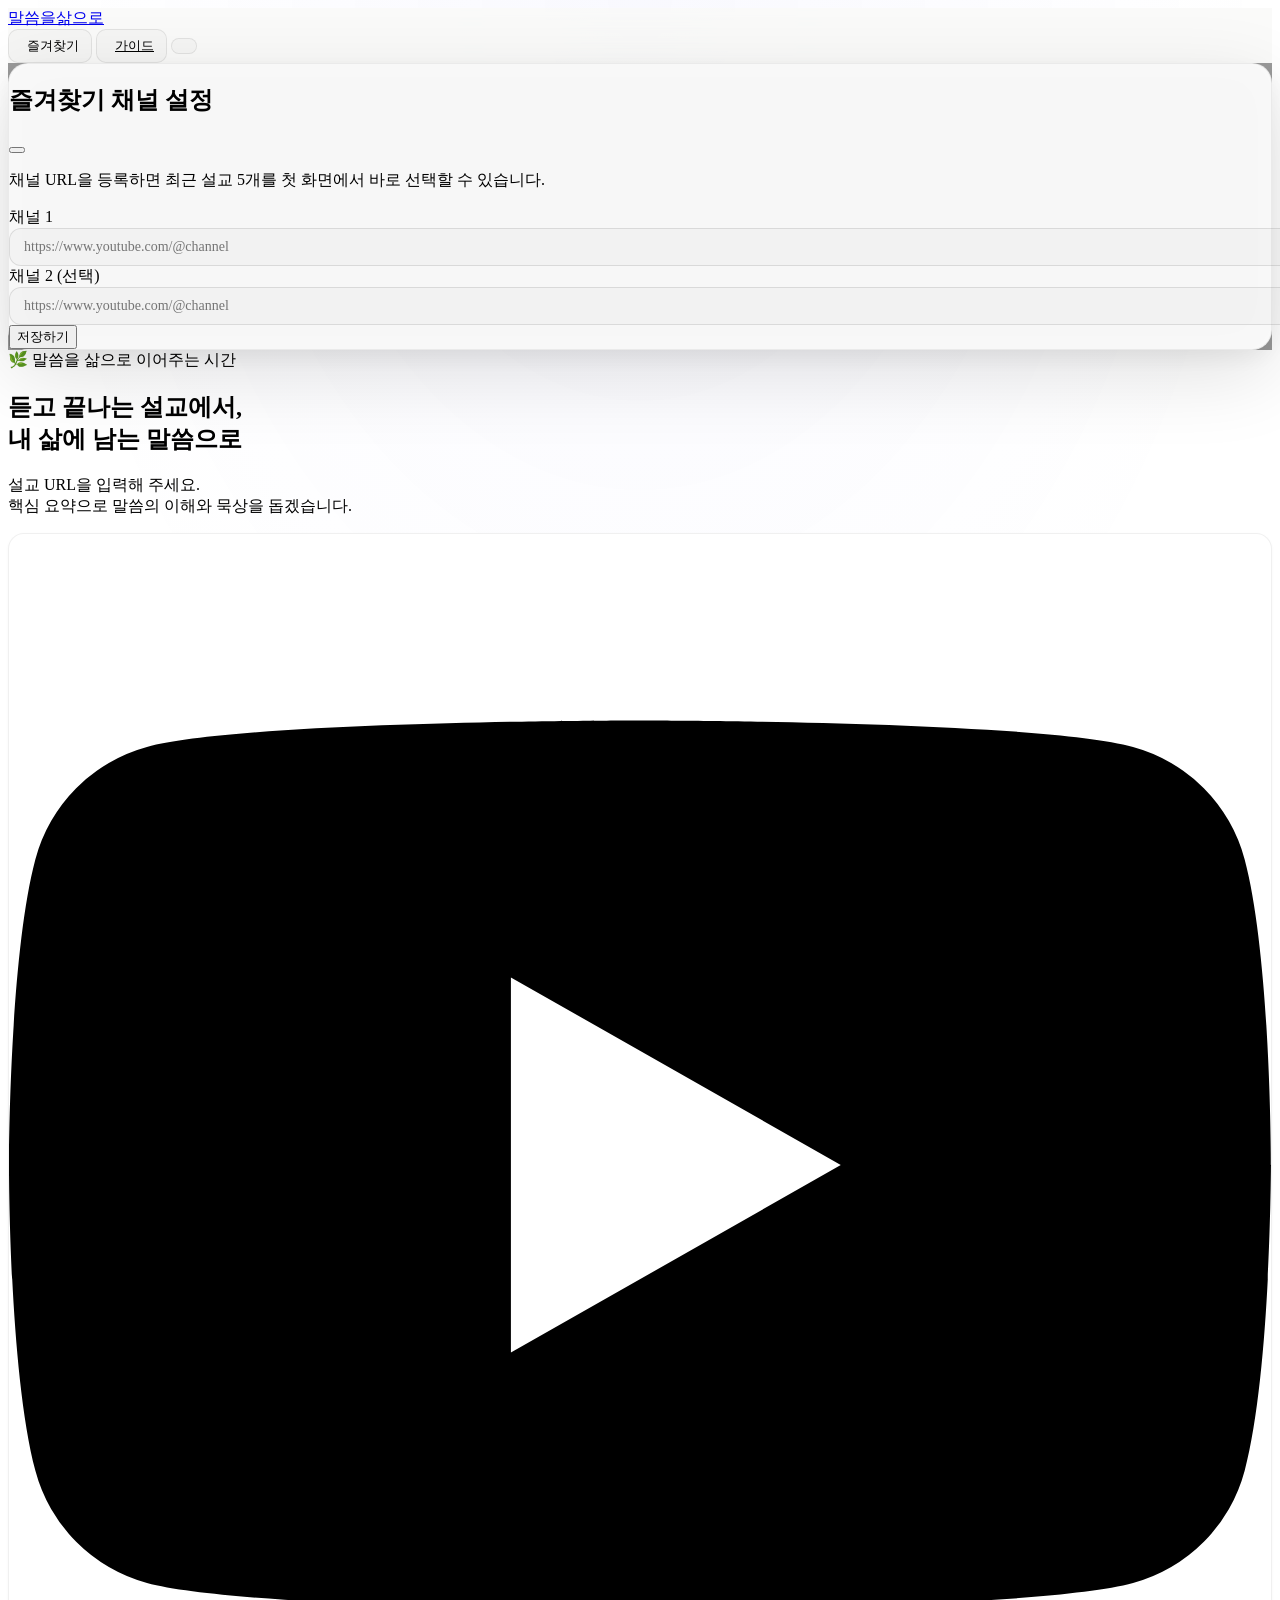
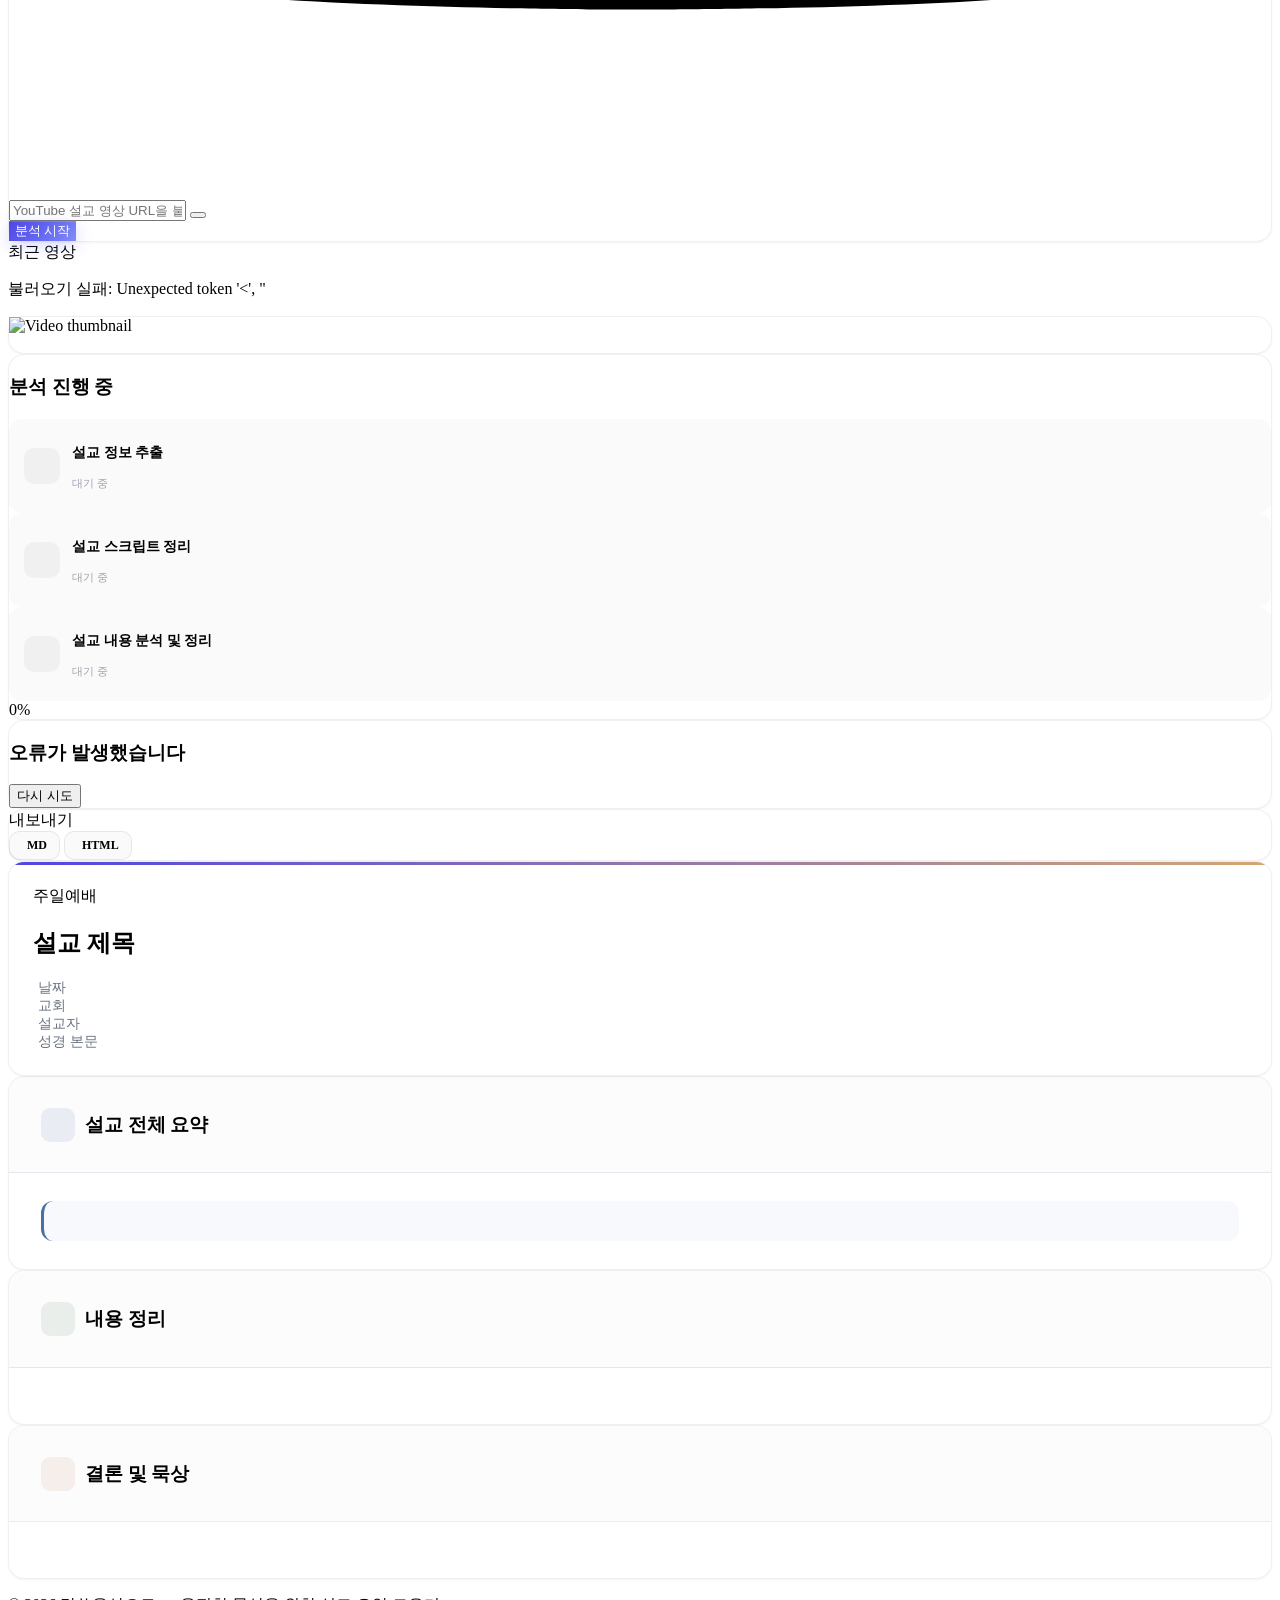
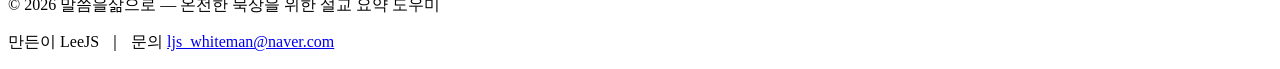
==== commit 244a4af2: "YouTube 발행 날짜를 설교 날짜로 항상 우선 적용, 푸터 만든이 이름 변경 - analyzer.js: publishedAt을 meta.date에 항상 덮어쓰기 (AI 추론 대" ====
--- a/index.html
+++ b/index.html
@@ -4,6 +4,21 @@
   <meta charset="UTF-8">
   <meta name="viewport" content="width=device-width, initial-scale=1.0">
   <title>말씀을삶으로 — 설교 요약 도우미</title>
+
+  <!-- 카카오톡 인앱 브라우저 → 외부 브라우저 자동 전환 -->
+  <script>
+  (function() {
+    var ua = navigator.userAgent;
+    if (!/KAKAOTALK/i.test(ua)) return;
+    var url = location.href;
+    if (/iPhone|iPad|iPod/i.test(ua)) {
+      location.href = 'kakaotalk://web/openExternal?url=' + encodeURIComponent(url);
+    } else {
+      location.href = 'intent://' + url.replace(/https?:\/\//i, '')
+        + '#Intent;scheme=https;package=com.android.chrome;end';
+    }
+  })();
+  </script>
   <meta name="description" content="설교 URL을 입력하면 핵심 요약으로 말씀의 이해와 묵상을 돕습니다.">
 
   <!-- Tailwind CSS -->
@@ -415,7 +430,7 @@
         © 2026 말씀을삶으로 — 온전한 묵상을 위한 설교 요약 도우미
       </p>
       <p class="text-xs text-gray-400 dark:text-gray-600 mt-1.5">
-        만든이 이종성 &nbsp;｜&nbsp; 문의 <a href="mailto:ljs_whiteman@naver.com" class="hover:text-gray-500 dark:hover:text-gray-400 transition-colors">ljs_whiteman@naver.com</a>
+        만든이 LeeJS &nbsp;｜&nbsp; 문의 <a href="mailto:ljs_whiteman@naver.com" class="hover:text-gray-500 dark:hover:text-gray-400 transition-colors">ljs_whiteman@naver.com</a>
       </p>
     </div>
   </footer>
--- a/css/style.css
+++ b/css/style.css
@@ -865,3 +865,4 @@
     break-inside: avoid;
   }
 }
+
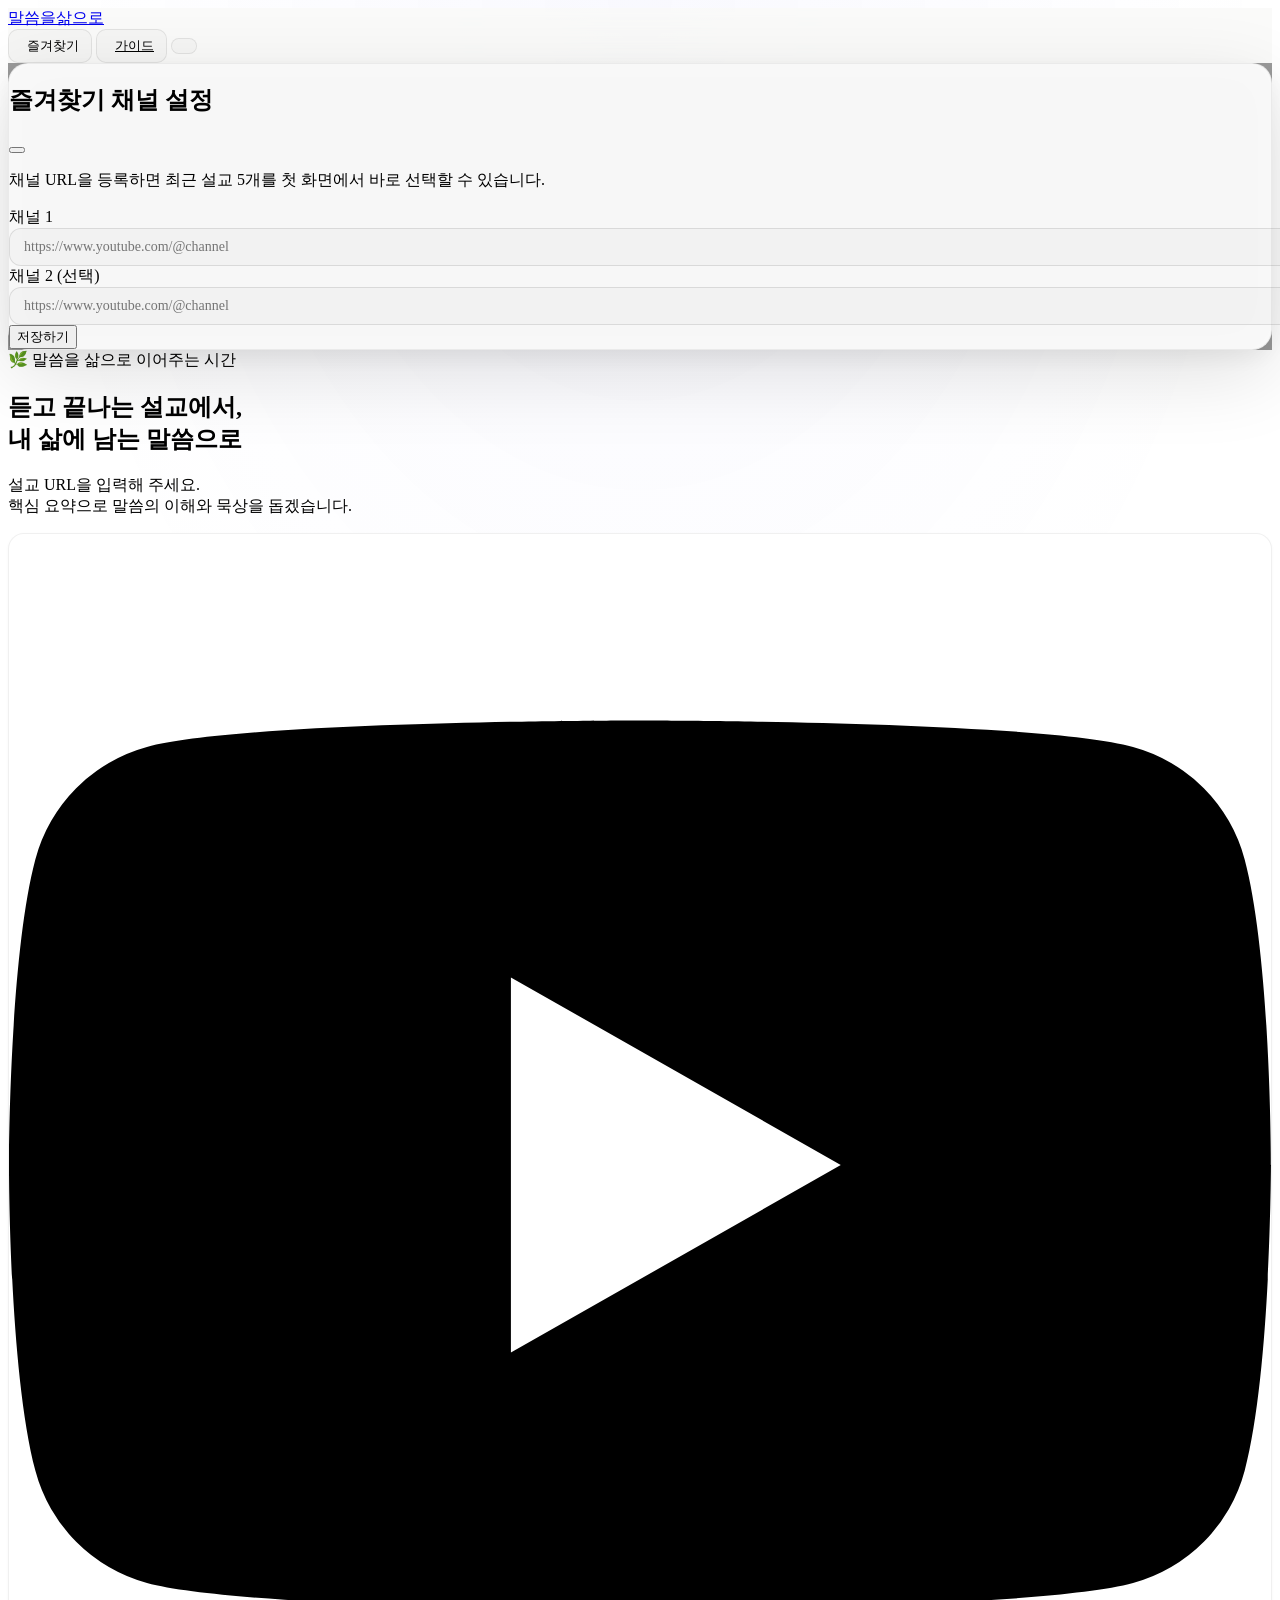
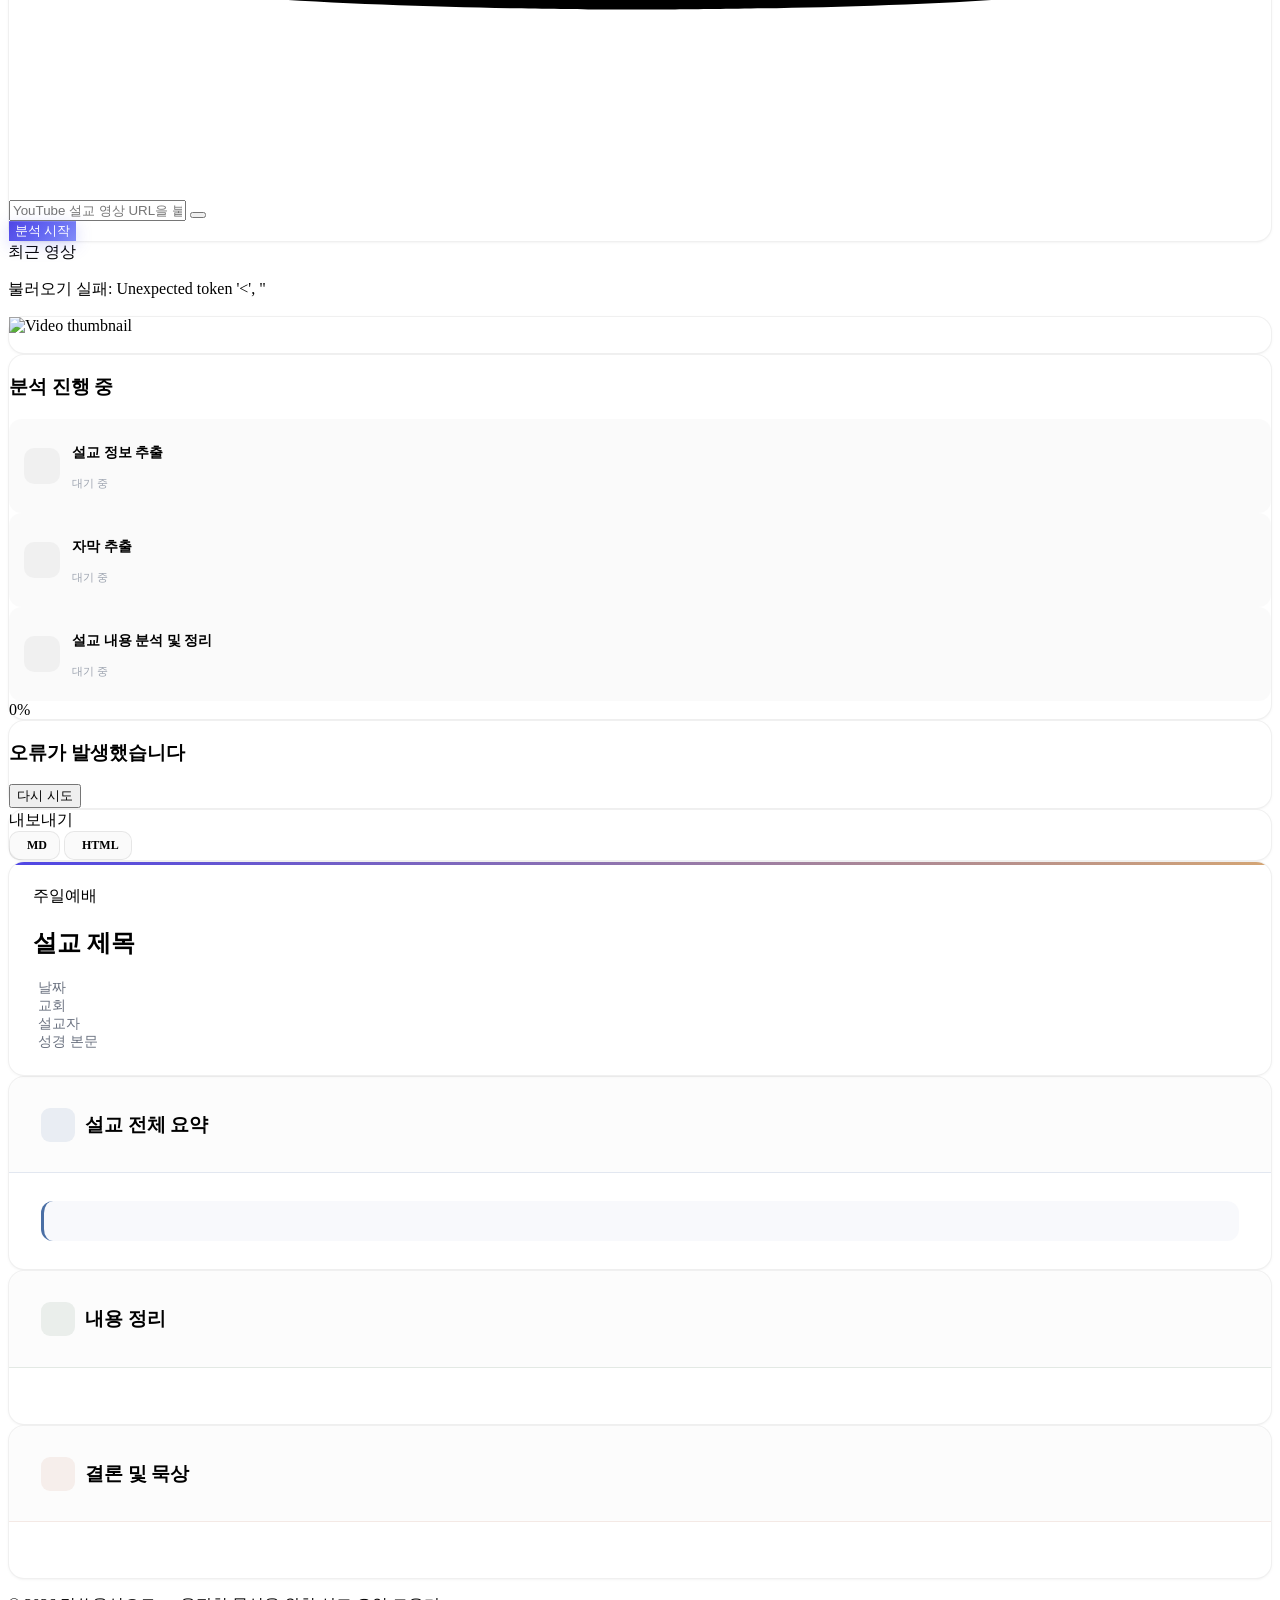
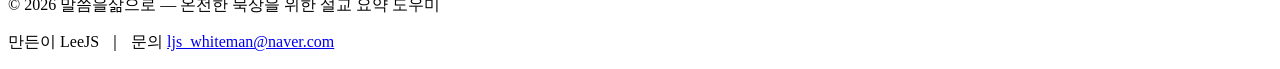
==== commit 4956e4fc: "자막 추출 기반 설교 분석 방식 추가 - netlify/functions/captions.js: YouTube 자막 추출 함수 신규 생성   (captionTracks 파싱 → t" ====
--- a/index.html
+++ b/index.html
@@ -283,10 +283,10 @@
           <!-- Step 2 -->
           <div class="progress-step" id="step2">
             <div class="step-icon-wrap">
-              <i data-lucide="file-audio" class="w-4 h-4"></i>
+              <i data-lucide="captions" class="w-4 h-4"></i>
             </div>
             <div class="flex-1 min-w-0">
-              <p class="step-title">설교 스크립트 정리</p>
+              <p class="step-title">자막 추출</p>
               <p class="step-status">대기 중</p>
             </div>
           </div>
